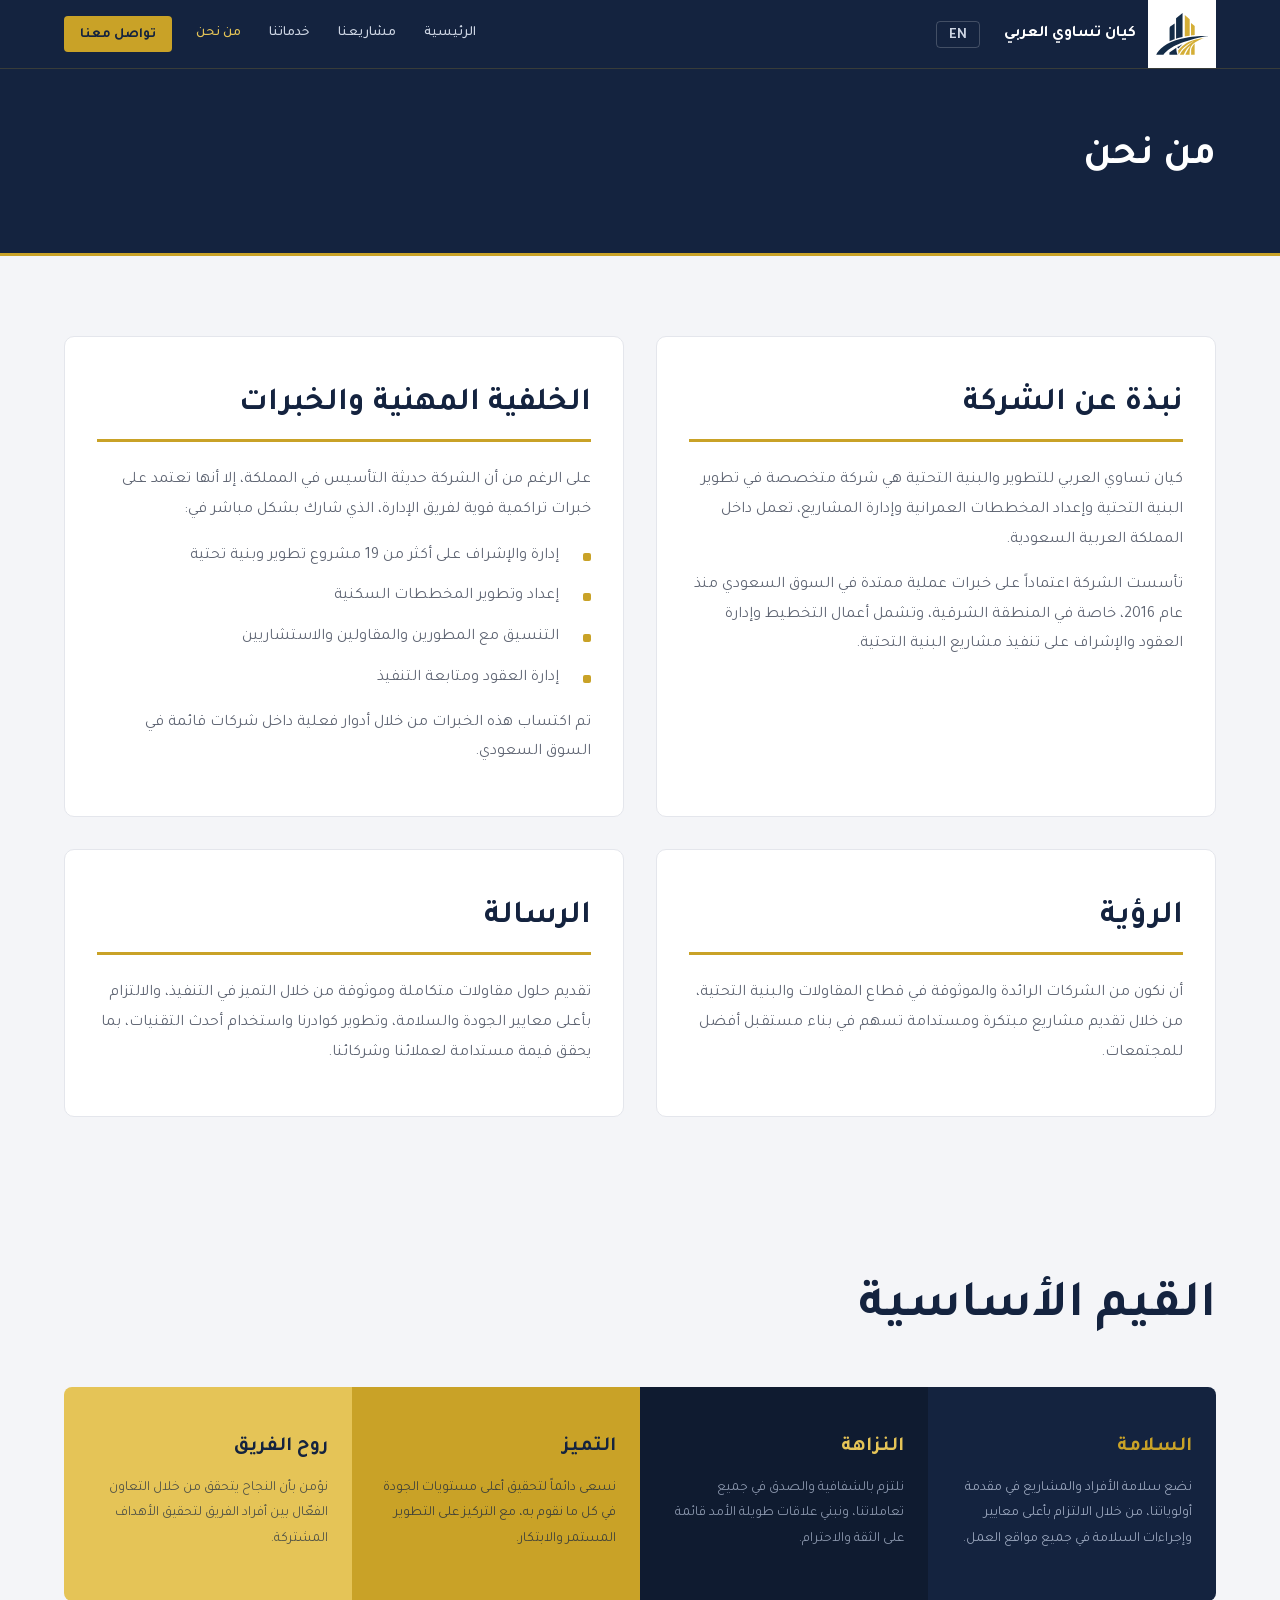
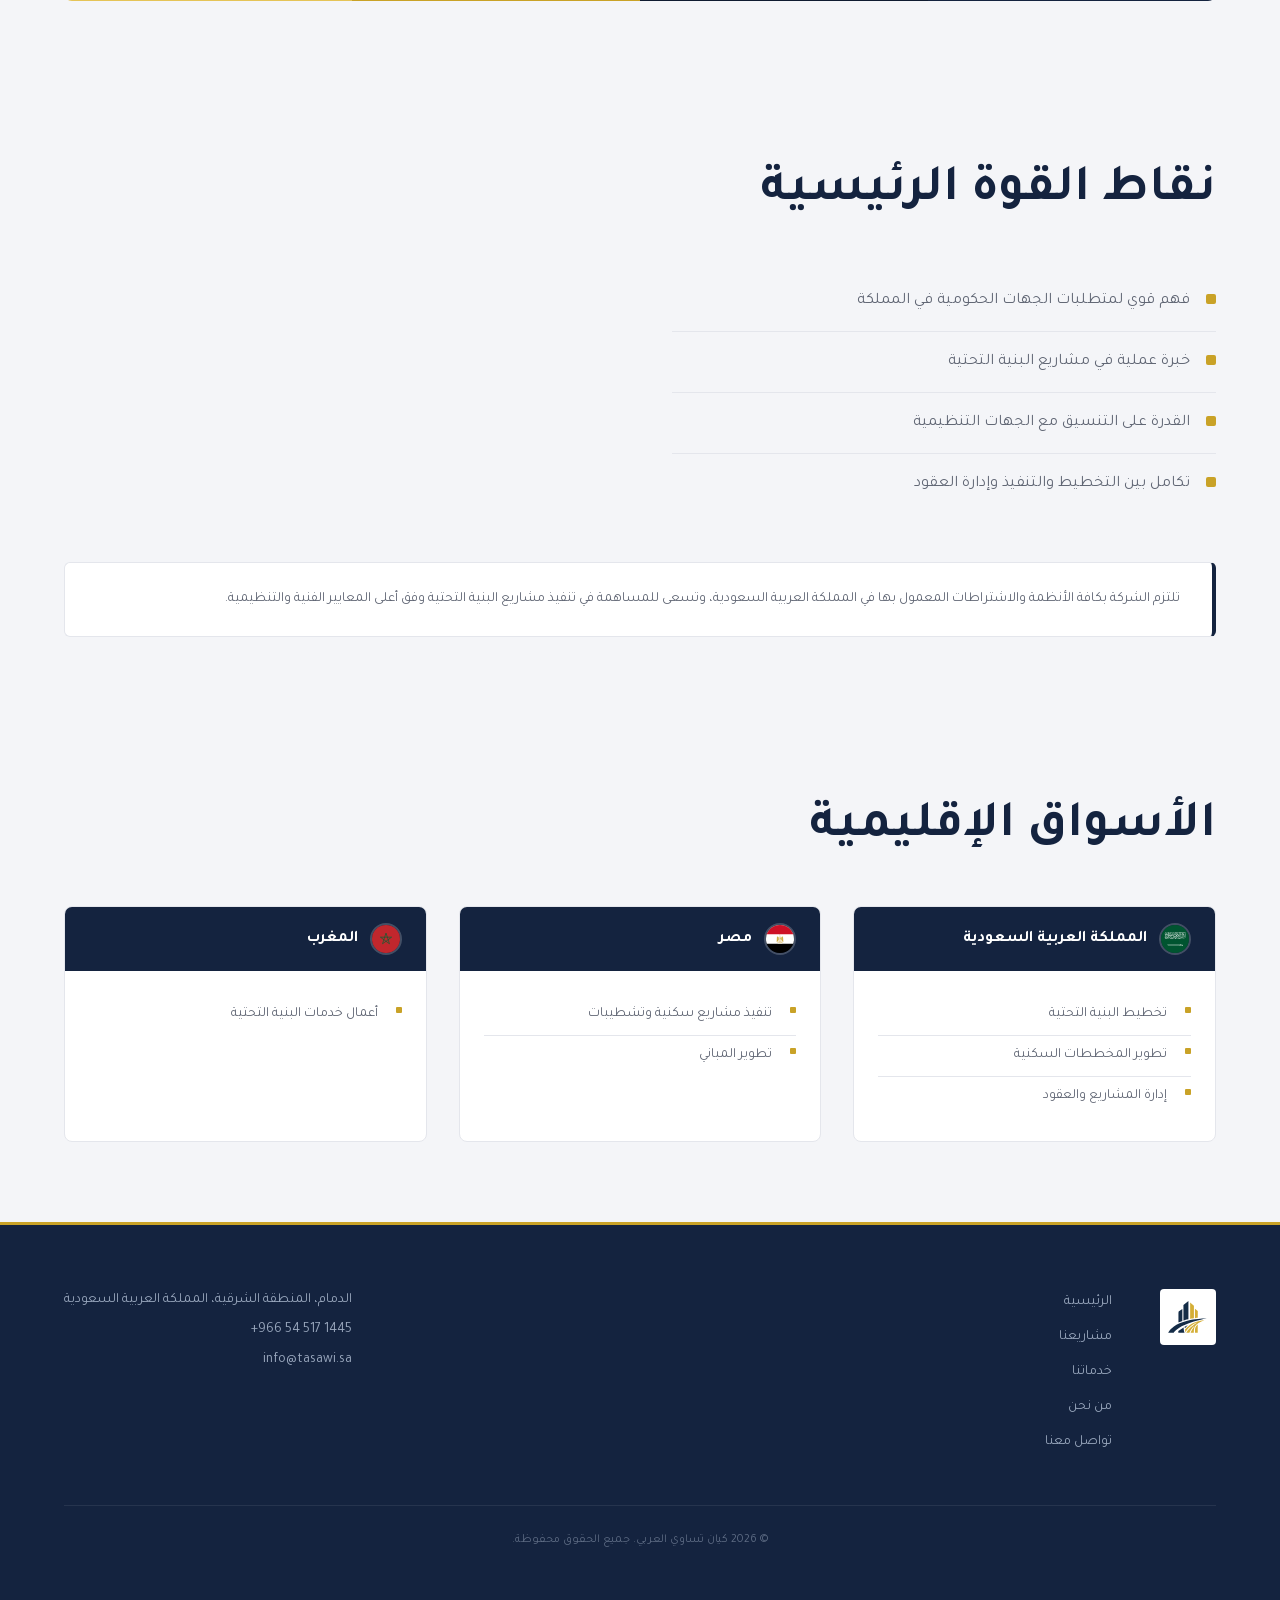
==== about.html @ ab37faf3 "update pages and styles with latest content and layout revisions" ====
<!DOCTYPE html>
<html lang="ar" dir="rtl">
<head>
  <meta charset="UTF-8">
  <meta name="viewport" content="width=device-width, initial-scale=1.0">
  <title>من نحن — كيان تساوي العربي</title>
  <meta name="description" content="تعرّف على كيان تساوي العربي — رؤيتنا ورسالتنا وقيمنا ونقاط قوتنا">
  <link rel="stylesheet" href="css/main.css">
</head>
<body>

<!-- ===== NAVBAR ===== -->
<header class="navbar" role="banner">
  <div class="container navbar__inner">

    <a href="index.html" class="navbar__brand" aria-label="كيان تساوي العربي — الرئيسية">
      <div class="navbar__brand-logo-wrap">
        <img src="images/logo-mark.svg" alt="" width="52" height="52" loading="eager" class="navbar__brand-logo">
      </div>
      <span class="navbar__brand-name">
        <span class="ar">كيان تساوي العربي</span>
        <span class="en">Kayan Tasawi Al Arabi</span>
      </span>
    </a>

    <div class="navbar__actions">
      <button id="lang-toggle" class="btn-lang" type="button" aria-label="Switch to English"><span class="btn-lang__text">EN</span></button>
    </div>

    <input type="checkbox" id="nav-toggle" class="nav-toggle__input" aria-hidden="true">
    <label for="nav-toggle" class="nav-toggle__btn" aria-label="القائمة">
      <span></span>
      <span></span>
      <span></span>
    </label>

    <nav class="navbar__nav" aria-label="القائمة الرئيسية">
      <ul class="navbar__links">
        <li><a href="index.html"><span class="ar">الرئيسية</span><span class="en">Home</span></a></li>
        <li><a href="projects.html"><span class="ar">مشاريعنا</span><span class="en">Our Projects</span></a></li>
        <li><a href="services.html"><span class="ar">خدماتنا</span><span class="en">Our Services</span></a></li>
        <li><a href="about.html" aria-current="page"><span class="ar">من نحن</span><span class="en">About Us</span></a></li>
        <li class="navbar__link-cta"><a href="contact.html"><span class="btn-cta__text ar">تواصل معنا</span><span class="btn-cta__text en">Contact Us</span></a></li>
      </ul>
    </nav>

  </div>
</header>
<!-- ===== END NAVBAR ===== -->


<!-- ===== PAGE CONTENT ===== -->
<main id="main">


  <!-- ===== PAGE HEADER ===== -->
  <section class="page-header" aria-label="عنوان الصفحة">
    <div class="container">
      <h1 class="page-header__title">
        <span class="ar">من نحن</span>
        <span class="en">About Us</span>
      </h1>
    </div>
  </section>
  <!-- ===== END PAGE HEADER ===== -->

  <!-- ===== ABOUT CARDS ===== -->
  <section class="about-cards-section" aria-label="نبذة عن الشركة">
    <div class="container">

      <div class="about-cards-grid">

        <!-- Overview -->
        <div class="about-card">
          <h2 class="about-card__heading">
            <span class="ar">نبذة عن الشركة</span>
            <span class="en">Company Overview</span>
          </h2>
          <div class="about-card__body">
            <p class="ar">كيان تساوي العربي للتطوير والبنية التحتية هي شركة متخصصة في تطوير البنية التحتية وإعداد المخططات العمرانية وإدارة المشاريع، تعمل داخل المملكة العربية السعودية.</p>
            <p class="ar">تأسست الشركة اعتماداً على خبرات عملية ممتدة في السوق السعودي منذ عام 2016، خاصة في المنطقة الشرقية، وتشمل أعمال التخطيط وإدارة العقود والإشراف على تنفيذ مشاريع البنية التحتية.</p>
            <p class="en">Kayan Tasawi Al Arabi Development &amp; Infrastructure is a specialized company in infrastructure development, master planning, and project management, operating in the Kingdom of Saudi Arabia.</p>
            <p class="en">The company is established based on extensive hands-on experience in the Saudi market since 2016, particularly in the Eastern Province, covering planning, contract management, and infrastructure project supervision.</p>
          </div>
        </div>

        <!-- Professional Background & Experience -->
        <div class="about-card">
          <h2 class="about-card__heading">
            <span class="ar">الخلفية المهنية والخبرات</span>
            <span class="en">Professional Background &amp; Experience</span>
          </h2>
          <div class="about-card__body">
            <p class="ar">على الرغم من أن الشركة حديثة التأسيس في المملكة، إلا أنها تعتمد على خبرات تراكمية قوية لفريق الإدارة، الذي شارك بشكل مباشر في:</p>
            <ul class="ar">
              <li>إدارة والإشراف على أكثر من 19 مشروع تطوير وبنية تحتية</li>
              <li>إعداد وتطوير المخططات السكنية</li>
              <li>التنسيق مع المطورين والمقاولين والاستشاريين</li>
              <li>إدارة العقود ومتابعة التنفيذ</li>
            </ul>
            <p class="ar">تم اكتساب هذه الخبرات من خلال أدوار فعلية داخل شركات قائمة في السوق السعودي.</p>
            <p class="en">Although the company is newly established in the Kingdom, it is built upon strong accumulated professional experience led by its management team. The team has been directly involved in:</p>
            <ul class="en">
              <li>Managing and supervising more than 19 development and infrastructure projects</li>
              <li>Preparing and optimizing residential masterplans</li>
              <li>Coordinating with developers, consultants, and contractors</li>
              <li>Managing contracts and execution processes</li>
            </ul>
            <p class="en">This experience was gained through active roles within established companies in the Saudi market.</p>
          </div>
        </div>

        <!-- Vision -->
        <div class="about-card">
          <h2 class="about-card__heading">
            <span class="ar">الرؤية</span>
            <span class="en">Vision</span>
          </h2>
          <div class="about-card__body">
            <p class="ar">أن نكون من الشركات الرائدة والموثوقة في قطاع المقاولات والبنية التحتية، من خلال تقديم مشاريع مبتكرة ومستدامة تسهم في بناء مستقبل أفضل للمجتمعات.</p>
            <p class="en">To be a leading and trusted name in the contracting and infrastructure sector, recognized for delivering innovative and sustainable projects that shape the future of communities.</p>
          </div>
        </div>

        <!-- Mission -->
        <div class="about-card">
          <h2 class="about-card__heading">
            <span class="ar">الرسالة</span>
            <span class="en">Mission</span>
          </h2>
          <div class="about-card__body">
            <p class="ar">تقديم حلول مقاولات متكاملة وموثوقة من خلال التميز في التنفيذ، والالتزام بأعلى معايير الجودة والسلامة، وتطوير كوادرنا واستخدام أحدث التقنيات، بما يحقق قيمة مستدامة لعملائنا وشركائنا.</p>
            <p class="en">To deliver reliable and integrated contracting solutions through excellence in execution, commitment to the highest standards of quality and safety, and continuous development of our team and technologies, ensuring sustainable value for our clients and partners.</p>
          </div>
        </div>

      </div>
    </div>
  </section>
  <!-- ===== END ABOUT CARDS ===== -->

  <!-- ===== CORE VALUES ===== -->
  <section class="values-section" aria-label="القيم الأساسية">
    <div class="container">

      <h2 class="about-heading">
        <span class="ar">القيم الأساسية</span>
        <span class="en">Core Values</span>
      </h2>

      <div class="values-grid">

        <!-- Safety — card 1: gold background, rightmost in RTL -->
        <div class="value-card">
          <p class="value-card__name ar">السلامة</p>
          <p class="value-card__name en">Safety</p>
          <p class="value-card__desc ar">نضع سلامة الأفراد والمشاريع في مقدمة أولوياتنا، من خلال الالتزام بأعلى معايير وإجراءات السلامة في جميع مواقع العمل.</p>
          <p class="value-card__desc en">We prioritize the safety of people and projects by adhering to the highest safety standards and procedures across all work sites.</p>
        </div>

        <!-- Integrity — card 2 -->
        <div class="value-card">
          <p class="value-card__name ar">النزاهة</p>
          <p class="value-card__name en">Integrity</p>
          <p class="value-card__desc ar">نلتزم بالشفافية والصدق في جميع تعاملاتنا، ونبني علاقات طويلة الأمد قائمة على الثقة والاحترام.</p>
          <p class="value-card__desc en">We are committed to transparency and honesty in all our dealings, building long-term relationships based on trust and respect.</p>
        </div>

        <!-- Excellence — card 3 -->
        <div class="value-card">
          <p class="value-card__name ar">التميز</p>
          <p class="value-card__name en">Excellence</p>
          <p class="value-card__desc ar">نسعى دائماً لتحقيق أعلى مستويات الجودة في كل ما نقوم به، مع التركيز على التطوير المستمر والابتكار.</p>
          <p class="value-card__desc en">We constantly strive for the highest levels of quality in everything we do, focusing on continuous improvement and innovation.</p>
        </div>

        <!-- Teamwork — card 4: leftmost in RTL -->
        <div class="value-card">
          <p class="value-card__name ar">روح الفريق</p>
          <p class="value-card__name en">Teamwork</p>
          <p class="value-card__desc ar">نؤمن بأن النجاح يتحقق من خلال التعاون الفعّال بين أفراد الفريق لتحقيق الأهداف المشتركة.</p>
          <p class="value-card__desc en">We believe success is achieved through effective collaboration among team members to reach common goals.</p>
        </div>

      </div>
    </div>
  </section>
  <!-- ===== END CORE VALUES ===== -->

  <!-- ===== KEY STRENGTHS + REGIONAL MARKETS ===== -->
  <section class="strengths-section" aria-label="نقاط القوة">
    <div class="container">

      <h2 class="about-heading">
        <span class="ar">نقاط القوة الرئيسية</span>
        <span class="en">Key Strengths</span>
      </h2>

      <div class="strengths-grid">
        <ul class="strengths-list ar">
          <li>فهم قوي لمتطلبات الجهات الحكومية في المملكة</li>
          <li>خبرة عملية في مشاريع البنية التحتية</li>
          <li>القدرة على التنسيق مع الجهات التنظيمية</li>
          <li>تكامل بين التخطيط والتنفيذ وإدارة العقود</li>
        </ul>
        <ul class="strengths-list en">
          <li>Strong understanding of Saudi regulatory requirements</li>
          <li>Hands-on infrastructure project experience</li>
          <li>Ability to coordinate with authorities</li>
          <li>Integrated approach combining planning, execution, and contracts</li>
        </ul>
      </div>

      <div class="compliance-note">
        <p class="ar">تلتزم الشركة بكافة الأنظمة والاشتراطات المعمول بها في المملكة العربية السعودية، وتسعى للمساهمة في تنفيذ مشاريع البنية التحتية وفق أعلى المعايير الفنية والتنظيمية.</p>
        <p class="en">The company operates in full compliance with Saudi regulations and aims to contribute to infrastructure and development projects in alignment with national standards and authority requirements.</p>
      </div>

    </div>
  </section>

  <!-- Regional Markets -->
  <section class="regional-section" aria-label="الأسواق الإقليمية">
    <div class="container">

      <h2 class="about-heading">
        <span class="ar">الأسواق الإقليمية</span>
        <span class="en">Regional Markets</span>
      </h2>

      <div class="regional-grid">

        <!-- Saudi Arabia -->
        <div class="regional-card">
          <div class="regional-card__header">
            <div class="regional-card__flag">
              <img src="images/flags/sa.svg" alt="Saudi Arabia" width="32" height="32" loading="lazy">
            </div>
            <p class="regional-card__country">
              <span class="ar">المملكة العربية السعودية</span>
              <span class="en">Saudi Arabia</span>
            </p>
          </div>
          <div class="regional-card__body">
            <ul class="regional-card__activities">
              <li>
                <span class="ar">تخطيط البنية التحتية</span>
                <span class="en">Infrastructure planning</span>
              </li>
              <li>
                <span class="ar">تطوير المخططات السكنية</span>
                <span class="en">Residential subdivision development</span>
              </li>
              <li>
                <span class="ar">إدارة المشاريع والعقود</span>
                <span class="en">Project and contract management</span>
              </li>
            </ul>
          </div>
        </div>

        <!-- Egypt -->
        <div class="regional-card">
          <div class="regional-card__header">
            <div class="regional-card__flag">
              <img src="images/flags/eg.svg" alt="Egypt" width="32" height="32" loading="lazy">
            </div>
            <p class="regional-card__country">
              <span class="ar">مصر</span>
              <span class="en">Egypt</span>
            </p>
          </div>
          <div class="regional-card__body">
            <ul class="regional-card__activities">
              <li>
                <span class="ar">تنفيذ مشاريع سكنية وتشطيبات</span>
                <span class="en">Residential construction and finishing works</span>
              </li>
              <li>
                <span class="ar">تطوير المباني</span>
                <span class="en">Building development</span>
              </li>
            </ul>
          </div>
        </div>

        <!-- Morocco -->
        <div class="regional-card">
          <div class="regional-card__header">
            <div class="regional-card__flag">
              <img src="images/flags/ma.svg" alt="Morocco" width="32" height="32" loading="lazy">
            </div>
            <p class="regional-card__country">
              <span class="ar">المغرب</span>
              <span class="en">Morocco</span>
            </p>
          </div>
          <div class="regional-card__body">
            <ul class="regional-card__activities">
              <li>
                <span class="ar">أعمال خدمات البنية التحتية</span>
                <span class="en">Infrastructure services works</span>
              </li>
            </ul>
          </div>
        </div>

      </div>
    </div>
  </section>
  <!-- ===== END KEY STRENGTHS + REGIONAL MARKETS ===== -->

</main>
<!-- ===== END PAGE CONTENT ===== -->


<!-- ===== FOOTER ===== -->
<footer class="footer" role="contentinfo">
  <div class="container footer__inner">

    <div class="footer__top">
      <a href="index.html" class="footer__logo" aria-label="كيان تساوي العربي — الرئيسية">
        <img src="images/logo-mark.svg" alt="كيان تساوي العربي" width="56" height="56" loading="lazy">
      </a>

      <nav class="footer__nav" aria-label="روابط التذييل">
        <ul>
          <li><a href="index.html"><span class="ar">الرئيسية</span><span class="en">Home</span></a></li>
          <li><a href="projects.html"><span class="ar">مشاريعنا</span><span class="en">Our Projects</span></a></li>
          <li><a href="services.html"><span class="ar">خدماتنا</span><span class="en">Our Services</span></a></li>
          <li><a href="about.html"><span class="ar">من نحن</span><span class="en">About Us</span></a></li>
          <li><a href="contact.html"><span class="btn-cta__text ar">تواصل معنا</span><span class="btn-cta__text en">Contact Us</span></a></li>
        </ul>
      </nav>

      <address class="footer__contact">
        <p>
          <span class="ar">الدمام، المنطقة الشرقية، المملكة العربية السعودية</span>
          <span class="en">Dammam, Eastern Province, Kingdom of Saudi Arabia</span>
        </p>
        <p><a href="tel:+966545171445" dir="ltr">+966 54 517 1445</a></p>
        <p><a href="mailto:info@tasawi.sa" dir="ltr">info@tasawi.sa</a></p>
      </address>
    </div>

    <div class="footer__bottom">
      <p>
        <span class="ar">© 2026 كيان تساوي العربي. جميع الحقوق محفوظة.</span>
        <span class="en">© 2026 Kayan Tasawi Al Arabi. All rights reserved.</span>
      </p>
    </div>

  </div>
</footer>
<!-- ===== END FOOTER ===== -->

<script src="js/lang.js"></script>
</body>
</html>
---- css/main.css ----
/* ===== TAJAWAL FONT FACES ===== */

/* weight 300 — arabic */
@font-face {
  font-family: 'Tajawal';
  font-style: normal;
  font-weight: 300;
  font-display: swap;
  src: url('../fonts/tajawal-300-arabic.woff2') format('woff2');
  unicode-range: U+0600-06FF, U+0750-077F, U+0870-088E, U+0890-0891, U+0897-08E1, U+08E3-08FF, U+200C-200E, U+2010-2011, U+204F, U+2E41, U+FB50-FDFF, U+FE70-FE74, U+FE76-FEFC, U+102E0-102FB, U+10E60-10E7E, U+10EC2-10EC4, U+10EFC-10EFF, U+1EE00-1EE03, U+1EE05-1EE1F, U+1EE21-1EE22, U+1EE24, U+1EE27, U+1EE29-1EE32, U+1EE34-1EE37, U+1EE39, U+1EE3B, U+1EE42, U+1EE47, U+1EE49, U+1EE4B, U+1EE4D-1EE4F, U+1EE51-1EE52, U+1EE54, U+1EE57, U+1EE59, U+1EE5B, U+1EE5D, U+1EE5F, U+1EE61-1EE62, U+1EE64, U+1EE67-1EE6A, U+1EE6C-1EE72, U+1EE74-1EE77, U+1EE79-1EE7C, U+1EE7E, U+1EE80-1EE89, U+1EE8B-1EE9B, U+1EEA1-1EEA3, U+1EEA5-1EEA9, U+1EEAB-1EEBB, U+1EEF0-1EEF1;
}

/* weight 300 — latin */
@font-face {
  font-family: 'Tajawal';
  font-style: normal;
  font-weight: 300;
  font-display: swap;
  src: url('../fonts/tajawal-300-latin.woff2') format('woff2');
  unicode-range: U+0000-00FF, U+0131, U+0152-0153, U+02BB-02BC, U+02C6, U+02DA, U+02DC, U+0304, U+0308, U+0329, U+2000-206F, U+20AC, U+2122, U+2191, U+2193, U+2212, U+2215, U+FEFF, U+FFFD;
}

/* weight 400 — arabic */
@font-face {
  font-family: 'Tajawal';
  font-style: normal;
  font-weight: 400;
  font-display: swap;
  src: url('../fonts/tajawal-400-arabic.woff2') format('woff2');
  unicode-range: U+0600-06FF, U+0750-077F, U+0870-088E, U+0890-0891, U+0897-08E1, U+08E3-08FF, U+200C-200E, U+2010-2011, U+204F, U+2E41, U+FB50-FDFF, U+FE70-FE74, U+FE76-FEFC, U+102E0-102FB, U+10E60-10E7E, U+10EC2-10EC4, U+10EFC-10EFF, U+1EE00-1EE03, U+1EE05-1EE1F, U+1EE21-1EE22, U+1EE24, U+1EE27, U+1EE29-1EE32, U+1EE34-1EE37, U+1EE39, U+1EE3B, U+1EE42, U+1EE47, U+1EE49, U+1EE4B, U+1EE4D-1EE4F, U+1EE51-1EE52, U+1EE54, U+1EE57, U+1EE59, U+1EE5B, U+1EE5D, U+1EE5F, U+1EE61-1EE62, U+1EE64, U+1EE67-1EE6A, U+1EE6C-1EE72, U+1EE74-1EE77, U+1EE79-1EE7C, U+1EE7E, U+1EE80-1EE89, U+1EE8B-1EE9B, U+1EEA1-1EEA3, U+1EEA5-1EEA9, U+1EEAB-1EEBB, U+1EEF0-1EEF1;
}

/* weight 400 — latin */
@font-face {
  font-family: 'Tajawal';
  font-style: normal;
  font-weight: 400;
  font-display: swap;
  src: url('../fonts/tajawal-400-latin.woff2') format('woff2');
  unicode-range: U+0000-00FF, U+0131, U+0152-0153, U+02BB-02BC, U+02C6, U+02DA, U+02DC, U+0304, U+0308, U+0329, U+2000-206F, U+20AC, U+2122, U+2191, U+2193, U+2212, U+2215, U+FEFF, U+FFFD;
}

/* weight 500 — arabic */
@font-face {
  font-family: 'Tajawal';
  font-style: normal;
  font-weight: 500;
  font-display: swap;
  src: url('../fonts/tajawal-500-arabic.woff2') format('woff2');
  unicode-range: U+0600-06FF, U+0750-077F, U+0870-088E, U+0890-0891, U+0897-08E1, U+08E3-08FF, U+200C-200E, U+2010-2011, U+204F, U+2E41, U+FB50-FDFF, U+FE70-FE74, U+FE76-FEFC, U+102E0-102FB, U+10E60-10E7E, U+10EC2-10EC4, U+10EFC-10EFF, U+1EE00-1EE03, U+1EE05-1EE1F, U+1EE21-1EE22, U+1EE24, U+1EE27, U+1EE29-1EE32, U+1EE34-1EE37, U+1EE39, U+1EE3B, U+1EE42, U+1EE47, U+1EE49, U+1EE4B, U+1EE4D-1EE4F, U+1EE51-1EE52, U+1EE54, U+1EE57, U+1EE59, U+1EE5B, U+1EE5D, U+1EE5F, U+1EE61-1EE62, U+1EE64, U+1EE67-1EE6A, U+1EE6C-1EE72, U+1EE74-1EE77, U+1EE79-1EE7C, U+1EE7E, U+1EE80-1EE89, U+1EE8B-1EE9B, U+1EEA1-1EEA3, U+1EEA5-1EEA9, U+1EEAB-1EEBB, U+1EEF0-1EEF1;
}

/* weight 500 — latin */
@font-face {
  font-family: 'Tajawal';
  font-style: normal;
  font-weight: 500;
  font-display: swap;
  src: url('../fonts/tajawal-500-latin.woff2') format('woff2');
  unicode-range: U+0000-00FF, U+0131, U+0152-0153, U+02BB-02BC, U+02C6, U+02DA, U+02DC, U+0304, U+0308, U+0329, U+2000-206F, U+20AC, U+2122, U+2191, U+2193, U+2212, U+2215, U+FEFF, U+FFFD;
}

/* weight 700 — arabic */
@font-face {
  font-family: 'Tajawal';
  font-style: normal;
  font-weight: 700;
  font-display: swap;
  src: url('../fonts/tajawal-700-arabic.woff2') format('woff2');
  unicode-range: U+0600-06FF, U+0750-077F, U+0870-088E, U+0890-0891, U+0897-08E1, U+08E3-08FF, U+200C-200E, U+2010-2011, U+204F, U+2E41, U+FB50-FDFF, U+FE70-FE74, U+FE76-FEFC, U+102E0-102FB, U+10E60-10E7E, U+10EC2-10EC4, U+10EFC-10EFF, U+1EE00-1EE03, U+1EE05-1EE1F, U+1EE21-1EE22, U+1EE24, U+1EE27, U+1EE29-1EE32, U+1EE34-1EE37, U+1EE39, U+1EE3B, U+1EE42, U+1EE47, U+1EE49, U+1EE4B, U+1EE4D-1EE4F, U+1EE51-1EE52, U+1EE54, U+1EE57, U+1EE59, U+1EE5B, U+1EE5D, U+1EE5F, U+1EE61-1EE62, U+1EE64, U+1EE67-1EE6A, U+1EE6C-1EE72, U+1EE74-1EE77, U+1EE79-1EE7C, U+1EE7E, U+1EE80-1EE89, U+1EE8B-1EE9B, U+1EEA1-1EEA3, U+1EEA5-1EEA9, U+1EEAB-1EEBB, U+1EEF0-1EEF1;
}

/* weight 700 — latin */
@font-face {
  font-family: 'Tajawal';
  font-style: normal;
  font-weight: 700;
  font-display: swap;
  src: url('../fonts/tajawal-700-latin.woff2') format('woff2');
  unicode-range: U+0000-00FF, U+0131, U+0152-0153, U+02BB-02BC, U+02C6, U+02DA, U+02DC, U+0304, U+0308, U+0329, U+2000-206F, U+20AC, U+2122, U+2191, U+2193, U+2212, U+2215, U+FEFF, U+FFFD;
}


/* ===== CUSTOM PROPERTIES ===== */

:root {
  /* Colors */
  --navy:      #14233F;
  --navy-deep: #0f1b30;
  --gold:      #C9A227;
  --gold-soft: #E5C457;
  --ink:       #1f2430;
  --muted:     #5f6573;
  --line:      #e4e6ec;
  --paper:     #ffffff;
  --bg:        #f4f5f8;

  /* Spacing scale */
  --space-1:  4px;
  --space-2:  8px;
  --space-3:  12px;
  --space-4:  16px;
  --space-5:  24px;
  --space-6:  32px;
  --space-7:  48px;
  --space-8:  64px;
  --space-9:  80px;
  --space-10: 96px;
  --space-12: 128px;
  --space-16: 160px;
  --space-20: 200px;

  /* Container */
  --container-max: 1200px;
  --container-pad: var(--space-5);

  /* Typography scale */
  --text-xs:   12px;
  --text-sm:   14px;
  --text-base: 16px;
  --text-md:   18px;
  --text-lg:   20px;
  --text-xl:   24px;
  --text-2xl:  32px;
  --text-3xl:  40px;
  --text-4xl:  52px;

  /* Breakpoints (reference comments — use in media queries below)
     --bp-sm:  480px
     --bp-md:  768px
     --bp-lg:  1024px
     --bp-xl:  1280px
  */

  /* Transitions */
  --ease: 0.2s ease;
}


/* ===== RESET ===== */

*,
*::before,
*::after {
  box-sizing: border-box;
  margin: 0;
  padding: 0;
}

html {
  scroll-behavior: smooth;
  -webkit-text-size-adjust: 100%;
  overflow-x: hidden;
}

body {
  font-family: 'Tajawal', sans-serif;
  font-weight: 400;
  font-size: var(--text-base);
  line-height: 1.7;
  color: var(--ink);
  background: var(--bg);
  min-height: 100vh;
  overflow-x: hidden;
}

img,
svg {
  display: block;
  max-width: 100%;
}

a {
  color: inherit;
  text-decoration: none;
}

ul,
ol {
  list-style: none;
}

button {
  font-family: inherit;
  cursor: pointer;
  border: none;
  background: none;
}

h1, h2, h3, h4, h5, h6 {
  font-family: 'Tajawal', sans-serif;
  line-height: 1.25;
  font-weight: 700;
  color: var(--ink);
}


/* ===== TYPOGRAPHY SCALE ===== */

.text-xs      { font-size: var(--text-xs); }
.text-sm      { font-size: var(--text-sm); }
.text-base    { font-size: var(--text-base); }
.text-md      { font-size: var(--text-md); }
.text-lg      { font-size: var(--text-lg); }
.text-xl      { font-size: var(--text-xl); }
.text-2xl     { font-size: var(--text-2xl); }
.text-3xl     { font-size: var(--text-3xl); }
.text-4xl     { font-size: var(--text-4xl); }

.font-300     { font-weight: 300; }
.font-400     { font-weight: 400; }
.font-500     { font-weight: 500; }
.font-700     { font-weight: 700; }

/* Eyebrow label — small gold uppercase label above section headings */
.eyebrow {
  display: block;
  font-size: var(--text-xs);
  font-weight: 700;
  color: var(--gold);
  letter-spacing: 0.08em;
  text-transform: uppercase;
  margin-bottom: var(--space-2);
}

/* Caption */
.caption {
  font-size: var(--text-sm);
  color: var(--muted);
  line-height: 1.6;
}


/* ===== LANGUAGE TOGGLE ===== */

[lang="ar"] .en { display: none; }
[lang="en"] .ar { display: none; }


/* ===== RTL / LTR DIRECTIONAL UTILITIES ===== */

[dir="rtl"] {
  text-align: right;
}

[dir="ltr"] {
  text-align: left;
}

/* Flip margin/padding helpers for direction */
[dir="rtl"] .ms-auto { margin-right: auto; margin-left: 0; }
[dir="ltr"] .ms-auto { margin-left: auto;  margin-right: 0; }

[dir="rtl"] .me-auto { margin-left: auto;  margin-right: 0; }
[dir="ltr"] .me-auto { margin-right: auto; margin-left: 0; }


/* ===== LAYOUT UTILITIES ===== */

.container {
  width: 100%;
  max-width: var(--container-max);
  margin-inline: auto;
  padding-inline: var(--container-pad);
}

/* Section vertical rhythm */
.section {
  padding-block: var(--space-9);
}

.section--sm {
  padding-block: var(--space-7);
}

@media (max-width: 767px) {
  .section {
    padding-block: var(--space-7);
  }

  .section--sm {
    padding-block: var(--space-6);
  }

  .section-header {
    margin-bottom: var(--space-6);
  }
}

/* Flex helpers */
.flex        { display: flex; }
.flex-col    { flex-direction: column; }
.flex-wrap   { flex-wrap: wrap; }
.items-center { align-items: center; }
.items-start  { align-items: flex-start; }
.justify-between { justify-content: space-between; }
.justify-center  { justify-content: center; }
.gap-1  { gap: var(--space-1); }
.gap-2  { gap: var(--space-2); }
.gap-3  { gap: var(--space-3); }
.gap-4  { gap: var(--space-4); }
.gap-5  { gap: var(--space-5); }
.gap-6  { gap: var(--space-6); }

/* Grid helpers */
.grid      { display: grid; }
.grid-cols-2 { grid-template-columns: repeat(2, 1fr); }
.grid-cols-3 { grid-template-columns: repeat(3, 1fr); }
.grid-cols-4 { grid-template-columns: repeat(4, 1fr); }

/* Color utilities */
.bg-navy      { background-color: var(--navy); }
.bg-navy-deep { background-color: var(--navy-deep); }
.bg-gold      { background-color: var(--gold); }
.bg-paper     { background-color: var(--paper); }
.bg-bg        { background-color: var(--bg); }

.text-white  { color: var(--paper); }
.text-gold   { color: var(--gold); }
.text-navy   { color: var(--navy); }
.text-muted  { color: var(--muted); }
.text-ink    { color: var(--ink); }


/* ===== ANIMATIONS ===== */

@keyframes fadeSlideUp {
  from {
    opacity: 0;
    transform: translateY(20px);
  }
  to {
    opacity: 1;
    transform: translateY(0);
  }
}

@keyframes fadeIn {
  from { opacity: 0; }
  to   { opacity: 1; }
}

.animate-fade-slide-up {
  animation: fadeSlideUp 0.6s ease both;
}

.animate-fade-in {
  animation: fadeIn 0.5s ease both;
}

.delay-1 { animation-delay: 0.1s; }
.delay-2 { animation-delay: 0.2s; }
.delay-3 { animation-delay: 0.3s; }
.delay-4 { animation-delay: 0.4s; }

@media (prefers-reduced-motion: reduce) {
  *,
  *::before,
  *::after {
    animation-duration: 0.01ms !important;
    animation-iteration-count: 1 !important;
    transition-duration: 0.01ms !important;
    scroll-behavior: auto !important;
  }
}


/* ===== NAVBAR ===== */

.navbar {
  position: sticky;
  top: 0;
  z-index: 100;
  background: var(--navy);
  border-bottom: 1px solid rgba(201, 162, 39, 0.2);
}

.navbar__inner {
  display: flex;
  align-items: center;
  gap: var(--space-5);
  min-height: 68px;
}

/* Brand: logo mark + company name */
.navbar__brand {
  flex-shrink: 0;
  display: flex;
  align-items: center;
  gap: var(--space-3);
  text-decoration: none;
}

.navbar__brand-logo-wrap {
  display: flex;
  align-items: center;
  justify-content: center;
  background: var(--paper);
  height: 68px;
  width: 68px;
  flex-shrink: 0;
  /* Extend to full navbar height by bleeding into the navbar padding */
  margin-block: -1px;
}

.navbar__brand-logo {
  display: block;
  width: 52px;
  height: 52px;
  flex-shrink: 0;
  object-fit: contain;
}

.navbar__brand-name {
  font-size: var(--text-base);
  font-weight: 700;
  color: var(--paper);
  line-height: 1.3;
  white-space: nowrap;
}

/* Nav sits at the reading-end, pushed there by margin-inline-start: auto */
.navbar__nav {
  display: flex;
  align-items: center;
  margin-inline-start: auto;
}

/* Nav links list — items flow in HTML order, direction drives visual order */
.navbar__links {
  display: flex;
  align-items: center;
  gap: var(--space-1);
  flex-direction: row;
}

.navbar__links a {
  display: block;
  padding: var(--space-2) var(--space-3);
  font-size: var(--text-sm);
  font-weight: 500;
  color: #cdd5e3;
  border-radius: 4px;
  transition: color var(--ease), background var(--ease);
  white-space: nowrap;
}

.navbar__links a:hover {
  color: var(--paper);
  background: rgba(255, 255, 255, 0.06);
}

.navbar__links a[aria-current="page"] {
  color: var(--gold-soft);
}

/* CTA nav item overrides the default link styles */
.navbar__links .navbar__link-cta {
  margin-inline-start: var(--space-2);
}

/* Lang button wrapper — sits directly beside the brand in the navbar inner */
.navbar__actions {
  display: flex;
  align-items: center;
  gap: var(--space-3);
  flex-shrink: 0;
}

/* Language toggle button */
.btn-lang {
  font-size: var(--text-sm);
  font-weight: 700;
  color: #cdd5e3;
  padding: var(--space-1) var(--space-3);
  border: 1px solid rgba(255, 255, 255, 0.2);
  border-radius: 4px;
  transition: color var(--ease), border-color var(--ease), background var(--ease);
  white-space: nowrap;
}

.btn-lang__text {
  display: block;
  transform: translateY(2px);
}

.btn-lang:hover {
  color: var(--paper);
  border-color: rgba(255, 255, 255, 0.5);
  background: rgba(255, 255, 255, 0.06);
}

/* Gold CTA button — used in nav links list and standalone */
.btn-cta,
.navbar__links .navbar__link-cta a {
  display: inline-flex;
  align-items: center;
  justify-content: center;
  height: 36px;
  padding: 0 var(--space-4);
  font-size: var(--text-sm);
  font-weight: 700;
  color: var(--navy);
  background: var(--gold);
  border-radius: 4px;
  transition: background var(--ease), color var(--ease);
  white-space: nowrap;
}

.btn-cta__text {
  transform: translateY(2px);
}

.btn-cta:hover,
.navbar__links .navbar__link-cta a:hover {
  background: var(--gold-soft);
  color: var(--navy);
}

.btn-cta[aria-current="page"],
.navbar__links .navbar__link-cta a[aria-current="page"] {
  background: var(--gold-soft);
  color: var(--navy);
}

/* Hamburger checkbox — hidden visually, controls mobile menu */
.nav-toggle__input {
  display: none;
}

.nav-toggle__btn {
  display: none;
  flex-direction: column;
  justify-content: center;
  gap: 5px;
  width: 36px;
  height: 36px;
  cursor: pointer;
  flex-shrink: 0;
  padding: 4px;
}

.nav-toggle__btn span {
  display: block;
  height: 2px;
  background: var(--paper);
  border-radius: 2px;
  transition: transform var(--ease), opacity var(--ease);
}

/* Hamburger → X animation when open */
.nav-toggle__input:checked ~ .nav-toggle__btn span:nth-child(1) {
  transform: translateY(7px) rotate(45deg);
}
.nav-toggle__input:checked ~ .nav-toggle__btn span:nth-child(2) {
  opacity: 0;
}
.nav-toggle__input:checked ~ .nav-toggle__btn span:nth-child(3) {
  transform: translateY(-7px) rotate(-45deg);
}

/* ===== NAVBAR RESPONSIVE ===== */

/* Tablet and below */
@media (max-width: 900px) {
  .navbar__brand-logo-wrap { width: 58px; height: 60px; }
  .navbar__brand-logo { width: 44px; height: 44px; }
  .navbar__brand-name { font-size: var(--text-sm); }
}

@media (max-width: 767px) {
  .nav-toggle__btn {
    display: flex;
  }

  /* Layout order: brand (1) | lang button (2) | hamburger (3 — reading-end) */
  .navbar__brand   { order: 1; }
  .navbar__actions { order: 2; }
  .nav-toggle__btn { order: 3; margin-inline-start: auto; }

  /* Mobile nav drawer — triggered by the checkbox */
  .navbar__nav {
    position: absolute;
    top: 60px;
    inset-inline: 0;
    background: var(--navy-deep);
    flex-direction: column;
    align-items: stretch;
    gap: 0;
    padding: var(--space-4) 0;
    border-top: 1px solid rgba(255, 255, 255, 0.08);
    margin-inline-start: 0;
    /* Hidden by default */
    max-height: 0;
    overflow: hidden;
    transition: max-height 0.3s ease;
    pointer-events: none;
  }

  .nav-toggle__input:checked ~ .navbar__nav {
    max-height: 400px;
    pointer-events: auto;
  }

  .navbar__links {
    flex-direction: column;
    align-items: stretch;
    gap: 0;
  }

  .navbar__links a {
    padding: var(--space-3) var(--space-5);
    border-radius: 0;
    font-size: var(--text-base);
    border-bottom: 1px solid rgba(255, 255, 255, 0.05);
  }

  .navbar__links .navbar__link-cta {
    margin-inline-start: 0;
    padding: var(--space-4) var(--space-5);
    border-top: 1px solid rgba(255, 255, 255, 0.08);
  }

  .navbar__links .navbar__link-cta a {
    display: block;
    text-align: center;
    border-radius: 4px;
    padding: var(--space-3) var(--space-5);
    border-bottom: none;
  }
}

@media (max-width: 400px) {
  .navbar__brand-logo-wrap { width: 52px; height: 56px; }
  .navbar__brand-logo { width: 40px; height: 40px; }
  .navbar__brand-name { display: none; }
}


/* ===== FOOTER ===== */

.footer {
  background: var(--navy);
  color: #cdd5e3;
  border-top: 3px solid var(--gold);
}

.footer__inner {
  padding-block: var(--space-8);
}

.footer__top {
  display: grid;
  grid-template-columns: auto 1fr auto;
  gap: var(--space-7);
  align-items: start;
  margin-bottom: var(--space-7);
}

[dir="rtl"] .footer__top { direction: rtl; }
[dir="ltr"] .footer__top { direction: ltr; }

/* Footer logo */
.footer__logo {
  display: flex;
  align-items: flex-start;
  flex-shrink: 0;
}

.footer__logo img {
  height: 56px;
  width: 56px;
  object-fit: contain;
  background: var(--paper);
  padding: 8px;
  border-radius: 4px;
  display: block;
}

/* Footer nav */
.footer__nav ul {
  display: flex;
  flex-direction: column;
  gap: var(--space-2);
}

[dir="rtl"] .footer__nav ul { align-items: flex-start; }
[dir="ltr"] .footer__nav ul { align-items: flex-start; }

.footer__nav a {
  font-size: var(--text-sm);
  color: #9aa8be;
  transition: color var(--ease);
}

.footer__nav a:hover {
  color: var(--gold-soft);
}

/* Footer contact */
.footer__contact {
  font-style: normal;
  display: flex;
  flex-direction: column;
  gap: var(--space-2);
}

.footer__contact p {
  font-size: var(--text-sm);
  color: #9aa8be;
  line-height: 1.6;
  overflow-wrap: break-word;
  word-break: break-word;
}

.footer__contact a {
  color: #9aa8be;
  transition: color var(--ease);
}

.footer__contact a:hover {
  color: var(--gold-soft);
}

/* Footer bottom bar */
.footer__bottom {
  border-top: 1px solid rgba(255, 255, 255, 0.08);
  padding-top: var(--space-5);
}

.footer__bottom p {
  font-size: var(--text-xs);
  color: #5f6d85;
  text-align: center;
}

/* ===== FOOTER RESPONSIVE ===== */

@media (max-width: 900px) {
  .footer__top {
    grid-template-columns: 1fr 1fr;
    gap: var(--space-6);
  }

  .footer__logo {
    grid-column: 1 / -1;
  }
}

@media (max-width: 480px) {
  .footer__top {
    grid-template-columns: 1fr;
    gap: var(--space-5);
  }

  .footer__logo {
    grid-column: auto;
  }
}


/* ===== HERO ===== */

.hero {
  background: var(--navy);
  overflow: hidden;
  position: relative;
}

.hero__inner {
  display: flex;
  align-items: center;
  gap: var(--space-8);
  min-height: 540px;
  padding-block: var(--space-9);
  position: relative;
}

/* Content side takes up the reading-start portion */
.hero__content {
  flex: 1 1 0;
  min-width: 0;
  animation: fadeSlideUp 0.7s ease both;
}

/* Gold pill tag */
.hero__tag {
  display: inline-block;
  background: rgba(201, 162, 39, 0.15);
  color: var(--gold-soft);
  font-size: var(--text-sm);
  font-weight: 500;
  padding: var(--space-1) var(--space-4);
  border-radius: 20px;
  border: 1px solid rgba(201, 162, 39, 0.25);
  margin-bottom: var(--space-4);
  line-height: 1.6;
}

/* Main headline */
.hero__headline {
  font-size: clamp(var(--text-2xl), 4vw, var(--text-4xl));
  font-weight: 700;
  color: var(--paper);
  line-height: 1.2;
  margin-bottom: var(--space-4);
}

/* Subheading */
.hero__sub {
  font-size: var(--text-md);
  color: #aeb8cc;
  line-height: 1.8;
  margin-bottom: var(--space-6);
  max-width: 52ch;
}

/* Buttons row */
.hero__btns {
  display: flex;
  flex-wrap: wrap;
  gap: var(--space-3);
  animation: fadeSlideUp 0.7s ease 0.15s both;
}

[dir="rtl"] .hero__btns { flex-direction: row-reverse; justify-content: flex-end; }
[dir="ltr"] .hero__btns { flex-direction: row; }

.hero__btn {
  display: inline-block;
  font-size: var(--text-sm);
  font-weight: 700;
  padding: var(--space-3) var(--space-6);
  border-radius: 4px;
  transition: background var(--ease), color var(--ease), border-color var(--ease);
  white-space: nowrap;
}

.hero__btn--primary {
  background: var(--gold);
  color: var(--navy);
}

.hero__btn--primary:hover {
  background: var(--gold-soft);
}

.hero__btn--secondary {
  background: transparent;
  color: var(--paper);
  border: 1px solid rgba(255, 255, 255, 0.35);
}

.hero__btn--secondary:hover {
  background: rgba(255, 255, 255, 0.08);
  border-color: rgba(255, 255, 255, 0.6);
}

/* Decorative art panel */
.hero__art {
  flex: 0 0 280px;
  align-self: stretch;
  background: var(--paper);
  display: flex;
  align-items: center;
  justify-content: center;
  position: relative;
  animation: fadeIn 0.9s ease 0.2s both;
  overflow: hidden;
}

/* Gold border on the reading-start side of the art panel */
[dir="rtl"] .hero__art {
  border-right: 3px solid var(--gold);
  border-left: none;
}
[dir="ltr"] .hero__art {
  border-left: 3px solid var(--gold);
  border-right: none;
}

.hero__art-logo {
  width: 100%;
  height: 100%;
  object-fit: contain;
  padding: var(--space-4);
  display: block;
}

/* ===== HERO RESPONSIVE ===== */

@media (max-width: 900px) {
  .hero__inner {
    gap: var(--space-6);
  }

  .hero__art {
    flex: 0 0 180px;
  }

  .hero__headline {
    font-size: clamp(var(--text-xl), 4vw, var(--text-3xl));
  }
}

@media (max-width: 767px) {
  .hero__inner {
    min-height: 0;
    padding-block: var(--space-8);
  }

  /* Art panel hidden on mobile */
  .hero__art {
    display: none;
  }

  .hero__content {
    flex: 1 1 100%;
  }

  .hero__sub {
    max-width: 100%;
  }

  [dir="rtl"] .hero__btns { justify-content: flex-start; }
}

@media (max-width: 400px) {
  .hero__btn {
    width: 100%;
    text-align: center;
  }

  [dir="rtl"] .hero__btns,
  [dir="ltr"] .hero__btns {
    flex-direction: column;
  }
}


/* ===== STATS BAR ===== */

.stats {
  background: var(--navy-deep);
}

.stats__grid {
  display: grid;
  grid-template-columns: repeat(4, 1fr);
}

.stats__item {
  display: flex;
  flex-direction: column;
  align-items: center;
  justify-content: center;
  text-align: center;
  padding: var(--space-6) var(--space-4);
  position: relative;
}

/* Dividers between items — on the reading-end side */
.stats__item + .stats__item::before {
  content: "";
  position: absolute;
  top: 25%;
  height: 50%;
  width: 1px;
  background: rgba(255, 255, 255, 0.1);
}

[dir="rtl"] .stats__item + .stats__item::before { right: 0; left: auto; }
[dir="ltr"] .stats__item + .stats__item::before { left: 0;  right: auto; }

.stats__number {
  display: block;
  font-size: var(--text-3xl);
  font-weight: 700;
  color: var(--gold);
  line-height: 1;
  margin-bottom: var(--space-2);
  font-variant-numeric: tabular-nums;
}

.stats__label {
  display: block;
  font-size: var(--text-sm);
  color: #8b97ad;
  font-weight: 400;
}

/* ===== STATS RESPONSIVE ===== */

@media (max-width: 767px) {
  .stats__grid {
    grid-template-columns: repeat(2, 1fr);
  }

  /* Remove divider from first item in each row */
  .stats__item:nth-child(3)::before {
    display: none;
  }

  /* Add a top border to the bottom row */
  .stats__item:nth-child(3),
  .stats__item:nth-child(4) {
    border-top: 1px solid rgba(255, 255, 255, 0.07);
  }
}

@media (max-width: 400px) {
  .stats__number {
    font-size: var(--text-2xl);
  }

  .stats__item {
    padding: var(--space-5) var(--space-3);
  }
}


/* ===== SECTION SHARED PATTERNS ===== */

.section-header {
  margin-bottom: var(--space-7);
}

[dir="rtl"] .section-header { text-align: right; }
[dir="ltr"] .section-header { text-align: left; }

.section-header h2 {
  font-size: clamp(var(--text-2xl), 3.5vw, var(--text-3xl));
  font-weight: 700;
  color: var(--navy);
  margin-top: 0;
}

.section-footer {
  margin-top: var(--space-7);
}

[dir="rtl"] .section-footer { text-align: right; }
[dir="ltr"] .section-footer { text-align: left; }

.link-more {
  display: inline-flex;
  align-items: center;
  gap: var(--space-2);
  font-size: var(--text-sm);
  font-weight: 700;
  color: var(--gold);
  transition: color var(--ease), gap var(--ease);
}

.link-more:hover {
  color: var(--navy);
  gap: var(--space-3);
}

.link-more__arrow {
  font-style: normal;
  line-height: 1;
}


/* ===== SERVICES PREVIEW ===== */

.services-preview {
  background: var(--paper);
}

.services-preview__grid {
  display: grid;
  grid-template-columns: repeat(3, 1fr);
  gap: var(--space-5);
}

.svc-card {
  background: var(--paper);
  border: 1px solid var(--line);
  border-top: 3px solid var(--gold);
  border-radius: 0 0 6px 6px;
  padding: var(--space-6) var(--space-5);
  transition: box-shadow var(--ease), transform var(--ease);
}

.svc-card:hover {
  box-shadow: 0 4px 20px rgba(20, 35, 63, 0.08);
  transform: translateY(-2px);
}

.svc-card__icon {
  width: 40px;
  height: 40px;
  color: var(--navy);
  margin-bottom: var(--space-4);
}

.svc-card__icon svg {
  width: 100%;
  height: 100%;
}

.svc-card__name {
  font-size: var(--text-md);
  font-weight: 700;
  color: var(--navy);
  margin-bottom: var(--space-3);
  line-height: 1.3;
}

.svc-card__desc {
  font-size: var(--text-sm);
  color: var(--muted);
  line-height: 1.7;
}

@media (max-width: 900px) {
  .services-preview__grid {
    grid-template-columns: repeat(2, 1fr);
  }
}

@media (max-width: 540px) {
  .services-preview__grid {
    grid-template-columns: 1fr;
  }
}


/* ===== PROJECTS PREVIEW ===== */

.projects-preview {
  background: var(--bg);
}

.projects-preview__grid {
  display: grid;
  grid-template-columns: repeat(3, 1fr);
  gap: var(--space-5);
}

/* Full-bleed image card */
.proj-card {
  display: block;
  position: relative;
  border-radius: 6px;
  overflow: hidden;
  background: var(--navy-deep);
  aspect-ratio: 3 / 2;
  text-decoration: none;
}

.proj-card__img {
  width: 100%;
  height: 100%;
  object-fit: cover;
  display: block;
  transition: transform 0.4s ease;
}

.proj-card:hover .proj-card__img {
  transform: scale(1.04);
}

/* Dark gradient overlay at the bottom */
.proj-card__overlay {
  position: absolute;
  inset: 0;
  background: linear-gradient(
    to bottom,
    transparent 35%,
    rgba(15, 27, 48, 0.55) 60%,
    rgba(15, 27, 48, 0.92) 100%
  );
  display: flex;
  flex-direction: column;
  justify-content: flex-end;
  padding: var(--space-4);
}

/* Circular flag badge — top corner on the reading-start side */
.proj-card__flag {
  position: absolute;
  top: var(--space-3);
  width: 32px;
  height: 32px;
  border-radius: 50%;
  object-fit: cover;
  border: 2px solid rgba(255, 255, 255, 0.6);
  box-shadow: 0 2px 6px rgba(0, 0, 0, 0.35);
}

[dir="rtl"] .proj-card__flag { right: var(--space-3); left: auto; }
[dir="ltr"] .proj-card__flag { left:  var(--space-3); right: auto; }

/* Project name + country label */
.proj-card__info {
  display: flex;
  flex-direction: column;
  gap: var(--space-1);
}

.proj-card__name {
  display: block;
  font-size: var(--text-base);
  font-weight: 700;
  color: var(--paper);
  line-height: 1.3;
}

.proj-card__country {
  display: block;
  font-size: var(--text-xs);
  color: var(--gold-soft);
  font-weight: 500;
}

/* ===== PROJECTS PREVIEW RESPONSIVE ===== */

@media (max-width: 900px) {
  .projects-preview__grid {
    grid-template-columns: repeat(2, 1fr);
  }

  /* Stack third card full-width on tablet */
  .proj-card:nth-child(3) {
    grid-column: 1 / -1;
    aspect-ratio: 16 / 7;
  }
}

@media (max-width: 540px) {
  .projects-preview__grid {
    grid-template-columns: 1fr;
  }

  .proj-card:nth-child(3) {
    grid-column: auto;
    aspect-ratio: 3 / 2;
  }
}


/* ===== ABOUT TEASER ===== */

.about-teaser {
  background: var(--paper);
}

.about-teaser__inner {
  max-width: 780px;
}

.about-teaser__inner .eyebrow {
  margin-bottom: var(--space-2);
}

.about-teaser__inner h2 {
  font-size: clamp(var(--text-xl), 3vw, var(--text-2xl));
  color: var(--navy);
  margin-bottom: var(--space-5);
}

.about-teaser__overview {
  font-size: var(--text-base);
  color: var(--muted);
  line-height: 1.8;
  margin-bottom: var(--space-6);
}

.about-teaser__vision {
  border-radius: 4px;
  background: var(--bg);
  padding: var(--space-4) var(--space-5);
  margin-bottom: var(--space-6);
}

[dir="rtl"] .about-teaser__vision { border-right: 3px solid var(--gold); border-left: none; }
[dir="ltr"] .about-teaser__vision { border-left:  3px solid var(--gold); border-right: none; }

.about-teaser__vision-label {
  display: block;
  font-size: var(--text-xs);
  font-weight: 700;
  color: var(--gold);
  letter-spacing: 0.08em;
  text-transform: uppercase;
  margin-bottom: var(--space-2);
}

.about-teaser__vision p {
  font-size: var(--text-sm);
  color: var(--ink);
  line-height: 1.8;
}

.about-teaser__link {
  margin-top: var(--space-2);
}


/* ===== CTA BAND ===== */

.cta-band {
  background: var(--navy-deep);
  padding-block: var(--space-9);
}

.cta-band__inner {
  display: flex;
  align-items: center;
  justify-content: space-between;
  gap: var(--space-6);
  flex-wrap: wrap;
}

[dir="rtl"] .cta-band__inner { flex-direction: row-reverse; }
[dir="ltr"] .cta-band__inner { flex-direction: row; }

.cta-band__heading {
  font-size: clamp(var(--text-xl), 3vw, var(--text-2xl));
  font-weight: 700;
  color: var(--paper);
  margin-bottom: var(--space-2);
}

.cta-band__sub {
  font-size: var(--text-base);
  color: #8b97ad;
  line-height: 1.6;
}

.cta-band__btn {
  display: inline-block;
  flex-shrink: 0;
  font-size: var(--text-base);
  font-weight: 700;
  color: var(--navy);
  background: var(--gold);
  padding: var(--space-3) var(--space-7);
  border-radius: 4px;
  transition: background var(--ease);
  white-space: nowrap;
}

.cta-band__btn:hover {
  background: var(--gold-soft);
}

/* ===== CTA BAND RESPONSIVE ===== */

@media (max-width: 767px) {
  .cta-band {
    padding-block: var(--space-7);
  }

  .cta-band__inner {
    flex-direction: column !important;
    align-items: center !important;
    text-align: center;
  }

  .cta-band__btn {
    width: 100%;
    text-align: center;
  }
}


/* ===== PAGE HEADER (inner pages) ===== */

.page-header {
  background: var(--navy);
  padding-block: var(--space-8);
  border-bottom: 3px solid var(--gold);
}

@media (max-width: 767px) {
  .page-header {
    padding-block: var(--space-6);
  }
}

.page-header__title {
  font-size: clamp(var(--text-2xl), 4vw, var(--text-3xl));
  font-weight: 700;
  color: var(--paper);
  margin-bottom: var(--space-2);
  line-height: 1.2;
}

.page-header__sub {
  font-size: var(--text-base);
  color: #8b97ad;
  line-height: 1.6;
}


/* ===== PRIMARY SERVICES (services page) ===== */

.primary-services {
  background: var(--paper);
}

/* Reuses .services-preview__grid and .svc-card — no new rules needed */
/* Override grid to allow 3 cols wrapping to 2 then 1 */
.primary-services .services-preview__grid {
  grid-template-columns: repeat(3, 1fr);
}

@media (max-width: 900px) {
  .primary-services .services-preview__grid {
    grid-template-columns: repeat(2, 1fr);
  }
}

@media (max-width: 540px) {
  .primary-services .services-preview__grid {
    grid-template-columns: 1fr;
  }
}


/* ===== EXEC SERVICES + PHOTO ROWS ===== */

.exec-services {
  background: var(--bg);
}

.exec-services .section-header {
  max-width: var(--container-max);
  margin-inline: auto;
}

/* ===== EXEC ROWS: split image + text layout ===== */
.exec-row {
  display: flex;
  width: 100%;
  min-height: 300px;
  overflow: hidden;
}

[dir="rtl"] .exec-row { flex-direction: row-reverse; }
[dir="ltr"] .exec-row { flex-direction: row-reverse; }

/* 90/10 gold+navy horizontal separator between exec rows */
/* Default (RTL): gold 90% on right, navy 10% on LEFT */
.exec-row + .exec-row {
  border-top: 6px solid transparent;
  border-image: linear-gradient(to right, var(--navy) 10%, var(--gold) 10%) 1;
}

/* LTR: gold 90% on left, navy 10% on RIGHT */
[dir="ltr"] .exec-row + .exec-row {
  border-image: linear-gradient(to left, var(--navy) 10%, var(--gold) 10%) 1;
}

/* Image column — fixed width */
.exec-row__img-col {
  flex: 0 0 45%;
  position: relative;
  overflow: hidden;
  background: var(--navy-deep);
}

.exec-row__img {
  width: 100%;
  height: 100%;
  object-fit: cover;
  display: block;
  transition: transform 0.4s ease;
}

.exec-row:hover .exec-row__img {
  transform: scale(1.03);
}

/* Text column */
.exec-row__body {
  flex: 1 1 0;
  display: flex;
  flex-direction: column;
  justify-content: center;
  padding: var(--space-7) var(--space-8);
  background: var(--paper);
}

.exec-row__name {
  font-size: var(--text-xl);
  font-weight: 700;
  color: var(--navy);
  line-height: 1.3;
  margin-bottom: var(--space-5);
}

.exec-row__desc {
  font-size: var(--text-base);
  color: var(--muted);
  line-height: 1.85;
  max-width: 56ch;
}

[dir="rtl"] .exec-row__body { text-align: right; }
[dir="ltr"] .exec-row__body { text-align: left; }

/* ===== EXEC ROWS RESPONSIVE ===== */

@media (max-width: 900px) {
  .exec-row__body {
    padding: var(--space-6) var(--space-6);
  }

  .exec-row__name {
    font-size: var(--text-lg);
  }

  .exec-row__desc {
    font-size: var(--text-sm);
  }
}

@media (max-width: 767px) {
  .exec-row {
    flex-direction: column;
    min-height: 0;
  }

  [dir="rtl"] .exec-row,
  [dir="ltr"] .exec-row {
    flex-direction: column;
  }

  .exec-row__img-col {
    flex: none;
    width: 100%;
    height: 220px;
  }

  .exec-row__body {
    padding: var(--space-6) var(--space-5);
  }

  .exec-row__name {
    font-size: var(--text-base);
    margin-bottom: var(--space-3);
  }

  .exec-row__desc {
    font-size: var(--text-sm);
    max-width: 100%;
  }
}

@media (max-width: 480px) {
  .exec-row__img-col {
    height: 180px;
  }
}

/* Projects page photo grid — 2-per-row cards with natural aspect ratio */
.photo-grid {
  display: grid;
  grid-template-columns: repeat(2, 1fr);
  gap: var(--space-5);
}

/* Horizontal separator bar between card rows — 90% gold, 10% navy */
.photo-separator {
  grid-column: 1 / -1;
  height: 6px;
  border: none;
  outline: none;
  margin: 0;
  padding: 0;
}

[dir="rtl"] .photo-separator {
  background: linear-gradient(to right, var(--navy) 10%, var(--gold) 10%);
}

[dir="ltr"] .photo-separator {
  background: linear-gradient(to right, var(--gold) 90%, var(--navy) 90%);
}

/* Individual photo card */
.photo-card {
  position: relative;
  border-radius: 4px;
  overflow: hidden;
  background: var(--navy-deep);
  aspect-ratio: 4 / 3;
}

.photo-card__img {
  width: 100%;
  height: 100%;
  object-fit: cover;
  display: block;
  transition: transform 0.4s ease;
}

.photo-card:hover .photo-card__img {
  transform: scale(1.03);
}

/* Gold vertical accent bar on the reading-start side */
.photo-card::before {
  content: "";
  position: absolute;
  top: 0;
  bottom: 0;
  width: 5px;
  background: var(--gold);
  z-index: 1;
}

[dir="rtl"] .photo-card::before { right: 0; left: auto; }
[dir="ltr"] .photo-card::before { left: 0;  right: auto; }

/* Label overlay — dark gradient, text at the bottom */
.photo-label {
  position: absolute;
  inset: 0;
  background: linear-gradient(
    to bottom,
    transparent 30%,
    rgba(15, 27, 48, 0.6) 60%,
    rgba(15, 27, 48, 0.93) 100%
  );
  display: flex;
  flex-direction: column;
  justify-content: flex-end;
  padding: var(--space-5) var(--space-6);
}

[dir="rtl"] .photo-label { text-align: right; }
[dir="ltr"] .photo-label { text-align: left; }

.photo-label__name {
  font-size: var(--text-lg);
  font-weight: 700;
  color: var(--paper);
  line-height: 1.3;
}

/* Full-width card variant — spans both columns, image at natural proportions */
.photo-card--wide {
  grid-column: 1 / -1;
  aspect-ratio: unset;
  height: auto;
}

.photo-card--wide .photo-card__img {
  width: 100%;
  height: auto;
  object-fit: unset;
}

/* ===== PHOTO GRID RESPONSIVE ===== */

@media (max-width: 600px) {
  .photo-grid {
    grid-template-columns: 1fr;
  }

  .photo-separator {
    grid-column: auto;
    margin: 0;
  }

  .photo-card {
    aspect-ratio: 4 / 3;
  }

  .photo-card--wide {
    grid-column: auto;
    aspect-ratio: 4 / 3;
    height: auto;
  }

  .photo-card--wide .photo-card__img {
    width: 100%;
    height: 100%;
    object-fit: cover;
  }

  .photo-label {
    padding: var(--space-4) var(--space-4);
  }

  .photo-label__name {
    font-size: var(--text-base);
  }
}

/* ===== PROJECTS PAGE ===== */

/* Country section heading */
.country-section {
  padding: var(--space-9) 0 var(--space-4);
}

.country-section__heading {
  display: flex;
  align-items: center;
  gap: var(--space-4);
  margin-bottom: var(--space-6);
}

.country-section__heading::after {
  content: "";
  flex: 1;
  height: 2px;
  background: var(--line);
}

[dir="rtl"] .country-section__heading::after { margin-right: var(--space-2); }
[dir="ltr"] .country-section__heading::after { margin-left: var(--space-2); }

.country-section__title {
  font-size: var(--text-2xl);
  font-weight: 700;
  color: var(--navy);
  white-space: nowrap;
}

/* Country intro text block below heading */
.country-section__intro {
  font-size: var(--text-base);
  color: var(--muted);
  line-height: 1.8;
  margin-bottom: var(--space-6);
  padding-inline-start: var(--space-3);
  border-inline-start: 3px solid var(--gold);
}

/* Circular flag badge inline with country name */
.country-flag {
  width: 44px;
  height: 44px;
  border-radius: 50%;
  object-fit: cover;
  border: 2px solid var(--line);
  display: inline-block;
  vertical-align: middle;
  margin-inline-end: var(--space-3);
}

/* ===== PROJECTS PAGE RESPONSIVE ===== */

@media (max-width: 767px) {
  .country-section {
    padding: var(--space-7) 0 var(--space-3);
  }

  .country-section__title {
    font-size: var(--text-lg);
    white-space: normal;
    gap: var(--space-2);
  }

  .country-flag {
    width: 36px;
    height: 36px;
  }
}

/* ===== ABOUT PAGE ===== */

.about-section {
  padding: var(--space-9) 0;
}

.about-section + .about-section {
  padding-top: 0;
}

/* Prose blocks — overview & background */
.about-prose {
  max-width: 80ch;
}

[dir="rtl"] .about-prose { margin-right: 0; margin-left: auto; }
[dir="ltr"] .about-prose { margin-left: 0; margin-right: auto; }

.about-prose p + p {
  margin-top: var(--space-5);
}

/* Background section sits below overview with top spacing */
.about-prose--background {
  margin-top: var(--space-8);
}

/* First paragraph inside background block needs top breathing room */
.about-prose__first {
  margin-top: var(--space-3);
}

.about-prose ul {
  margin: var(--space-4) 0 0;
  padding: 0;
  list-style: none;
}

.about-prose ul li {
  position: relative;
  padding-inline-start: var(--space-6);
  margin-bottom: var(--space-3);
  font-size: var(--text-base);
  color: var(--muted);
  line-height: 1.8;
}

.about-prose ul li::before {
  content: "";
  position: absolute;
  inset-inline-start: 0;
  top: 11px;
  width: 8px;
  height: 8px;
  background: var(--gold);
  border-radius: 2px;
}

/* Section divider label */
.about-label {
  display: inline-block;
  font-size: var(--text-xs);
  font-weight: 700;
  color: var(--gold);
  letter-spacing: 0.08em;
  text-transform: uppercase;
  margin-bottom: var(--space-3);
}

.about-heading {
  font-size: clamp(var(--text-2xl), 4vw, var(--text-4xl));
  font-weight: 700;
  color: var(--navy);
  margin-bottom: var(--space-6);
  line-height: 1.2;
}


/* Vision & Mission — plain two-block layout */
.vm-section {
  padding: var(--space-9) 0;
}

.vm-block {
  padding-bottom: var(--space-8);
  border-bottom: 1px solid var(--line);
  max-width: 80ch;
}

.vm-block:last-child {
  border-bottom: none;
  padding-bottom: 0;
  padding-top: var(--space-8);
}

.vm-block__heading {
  font-size: clamp(var(--text-2xl), 3.5vw, var(--text-3xl));
  font-weight: 700;
  color: var(--navy);
  margin-bottom: var(--space-5);
  line-height: 1.2;
}

.vm-block__text {
  font-size: var(--text-base);
  color: var(--muted);
  line-height: 1.9;
}

/* About info cards — 2-column grid */
.about-cards-section {
  padding: var(--space-9) 0;
}

.about-cards-grid {
  display: grid;
  grid-template-columns: repeat(2, 1fr);
  gap: var(--space-6);
}

.about-card {
  background: var(--paper);
  border: 1px solid var(--line);
  border-radius: 10px;
  padding: var(--space-7) var(--space-6);
  display: flex;
  flex-direction: column;
  gap: var(--space-5);
}

.about-card__heading {
  font-size: clamp(var(--text-xl), 2.5vw, var(--text-2xl));
  font-weight: 700;
  color: var(--navy);
  line-height: 1.2;
  padding-bottom: var(--space-4);
  border-bottom: 3px solid var(--gold);
  margin: 0;
}

.about-card__body {
  flex: 1;
}

.about-card__body p {
  font-size: var(--text-base);
  color: var(--muted);
  line-height: 1.85;
}

.about-card__body p + p {
  margin-top: var(--space-4);
}

.about-card__body ul {
  margin: var(--space-4) 0;
  padding: 0;
  list-style: none;
}

.about-card__body ul li {
  position: relative;
  padding-inline-start: var(--space-6);
  margin-bottom: var(--space-3);
  font-size: var(--text-base);
  color: var(--muted);
  line-height: 1.8;
}

.about-card__body ul li::before {
  content: "";
  position: absolute;
  inset-inline-start: 0;
  top: 11px;
  width: 8px;
  height: 8px;
  background: var(--gold);
  border-radius: 2px;
}

/* Core values — 4-panel horizontal row matching PDF layout */
.values-section {
  padding: var(--space-9) 0;
  background: var(--bg);
}

.values-grid {
  display: grid;
  grid-template-columns: repeat(4, 1fr);
  gap: 0;
  border-radius: 8px;
  overflow: hidden;
  margin-top: var(--space-7);
}

.value-card {
  padding: var(--space-7) var(--space-5);
}

.value-card:nth-child(1) { background: var(--navy); }
.value-card:nth-child(2) { background: var(--navy-deep); }
.value-card:nth-child(3) { background: var(--gold); }
.value-card:nth-child(4) { background: var(--gold-soft); }

.value-card__name {
  font-size: var(--text-lg);
  font-weight: 700;
  margin-bottom: var(--space-4);
  line-height: 1.25;
}

.value-card:nth-child(1) .value-card__name { color: var(--gold); }
.value-card:nth-child(2) .value-card__name { color: var(--gold-soft); }
.value-card:nth-child(3) .value-card__name { color: var(--navy); }
.value-card:nth-child(4) .value-card__name { color: var(--navy); }

.value-card__desc {
  font-size: var(--text-sm);
  line-height: 1.85;
}

.value-card:nth-child(1) .value-card__desc { color: #9aa6bd; }
.value-card:nth-child(2) .value-card__desc { color: #8b97ad; }
.value-card:nth-child(3) .value-card__desc { color: rgba(20,35,63,0.75); }
.value-card:nth-child(4) .value-card__desc { color: rgba(20,35,63,0.7); }

/* Key strengths */
.strengths-section {
  padding: var(--space-9) 0;
}

.strengths-grid {
  display: grid;
  grid-template-columns: 1fr 1fr;
  gap: var(--space-8);
  margin-top: var(--space-7);
}

.strengths-list {
  list-style: none;
  padding: 0;
  margin: 0;
}

.strengths-list li {
  display: flex;
  align-items: flex-start;
  gap: var(--space-4);
  padding: var(--space-4) 0;
  border-bottom: 1px solid var(--line);
  font-size: var(--text-base);
  color: var(--muted);
  line-height: 1.75;
}

.strengths-list li:last-child {
  border-bottom: none;
}

.strengths-list li::before {
  content: "";
  flex-shrink: 0;
  width: 10px;
  height: 10px;
  margin-top: 7px;
  background: var(--gold);
  border-radius: 2px;
}

/* Compliance note */
.compliance-note {
  margin-top: var(--space-7);
  padding: var(--space-5) var(--space-6);
  background: var(--paper);
  border: 1px solid var(--line);
  border-radius: 6px;
}

[dir="rtl"] .compliance-note { border-right: 4px solid var(--navy); }
[dir="ltr"] .compliance-note  { border-left:  4px solid var(--navy); }

.compliance-note p {
  font-size: var(--text-sm);
  color: var(--muted);
  line-height: 1.8;
  margin: 0;
}

.compliance-note p + p {
  margin-top: var(--space-3);
}

/* Regional markets */
.regional-section {
  padding: var(--space-9) 0;
  background: var(--bg);
}

.regional-grid {
  display: grid;
  grid-template-columns: repeat(3, 1fr);
  gap: var(--space-6);
  margin-top: var(--space-7);
}

.regional-card {
  background: var(--paper);
  border: 1px solid var(--line);
  border-radius: 8px;
  overflow: hidden;
}

.regional-card__header {
  background: var(--navy);
  padding: var(--space-4) var(--space-5);
  display: flex;
  align-items: center;
  gap: var(--space-3);
}

.regional-card__flag {
  width: 32px;
  height: 32px;
  border-radius: 50%;
  overflow: hidden;
  flex-shrink: 0;
  border: 2px solid rgba(255,255,255,0.2);
}

.regional-card__flag img {
  width: 100%;
  height: 100%;
  object-fit: cover;
  display: block;
}

.regional-card__country {
  font-size: var(--text-base);
  font-weight: 700;
  color: var(--paper);
}

.regional-card__body {
  padding: var(--space-5) var(--space-5);
}

.regional-card__activities {
  list-style: none;
  padding: 0;
  margin: 0;
}

.regional-card__activities li {
  position: relative;
  padding-inline-start: var(--space-5);
  padding-top: var(--space-2);
  padding-bottom: var(--space-2);
  border-bottom: 1px solid var(--line);
  font-size: var(--text-sm);
  color: var(--muted);
  line-height: 1.7;
}

.regional-card__activities li:last-child {
  border-bottom: none;
}

.regional-card__activities li::before {
  content: "";
  position: absolute;
  inset-inline-start: 0;
  top: 12px;
  width: 6px;
  height: 6px;
  background: var(--gold);
  border-radius: 1px;
}

/* ===== ABOUT PAGE RESPONSIVE ===== */

@media (max-width: 1023px) {
  .values-grid {
    grid-template-columns: repeat(2, 1fr);
  }
}

@media (max-width: 767px) {
  .about-section {
    padding: var(--space-7) 0;
  }

  .about-prose--background {
    margin-top: var(--space-6);
  }

  .about-heading {
    font-size: clamp(var(--text-xl), 6vw, var(--text-2xl));
    margin-bottom: var(--space-5);
  }

  .about-cards-section {
    padding: var(--space-7) 0;
  }

  .about-cards-grid {
    grid-template-columns: 1fr;
    gap: var(--space-4);
  }

  .about-card {
    padding: var(--space-6) var(--space-5);
  }

  .vm-section {
    padding: var(--space-7) 0;
  }

  .vm-block {
    padding-bottom: var(--space-6);
  }

  .vm-block:last-child {
    padding-top: var(--space-6);
  }

  .vm-block__heading {
    font-size: clamp(var(--text-xl), 6vw, var(--text-2xl));
    margin-bottom: var(--space-4);
  }

  .values-section {
    padding: var(--space-7) 0;
  }

  .values-grid {
    grid-template-columns: 1fr 1fr;
    border-radius: 6px;
  }

  .value-card {
    padding: var(--space-6) var(--space-4);
  }

  .value-card__name {
    font-size: var(--text-base);
  }

  .value-card__desc {
    font-size: var(--text-xs);
  }

  .strengths-section {
    padding: var(--space-7) 0;
  }

  .strengths-grid {
    grid-template-columns: 1fr;
    gap: var(--space-5);
    margin-top: var(--space-5);
  }

  .regional-section {
    padding: var(--space-7) 0;
  }

  .regional-grid {
    grid-template-columns: 1fr;
    gap: var(--space-5);
    margin-top: var(--space-5);
  }
}

@media (max-width: 400px) {
  .values-grid {
    grid-template-columns: 1fr;
  }

  .value-card {
    padding: var(--space-5) var(--space-4);
  }

  .compliance-note {
    padding: var(--space-4) var(--space-4);
  }
}


/* ===== CONTACT PAGE ===== */

.contact-section {
  padding: var(--space-9) 0 var(--space-10);
}

.contact-grid {
  display: grid;
  grid-template-columns: repeat(3, 1fr);
  gap: var(--space-6);
  margin-top: var(--space-7);
}

.contact-card {
  background: var(--paper);
  border: 1px solid var(--line);
  border-radius: 8px;
  padding: var(--space-7) var(--space-6);
  display: flex;
  flex-direction: column;
  gap: var(--space-4);
}

.contact-card__icon {
  width: 44px;
  height: 44px;
  background: var(--navy);
  border-radius: 8px;
  display: flex;
  align-items: center;
  justify-content: center;
  flex-shrink: 0;
}

.contact-card__icon svg {
  width: 22px;
  height: 22px;
  stroke: var(--gold);
  fill: none;
  stroke-width: 1.6;
  stroke-linecap: round;
  stroke-linejoin: round;
}

.contact-card__label {
  font-size: var(--text-xs);
  font-weight: 700;
  color: var(--gold);
  letter-spacing: 0.08em;
  text-transform: uppercase;
}

.contact-card__value {
  font-size: var(--text-base);
  font-weight: 500;
  color: var(--navy);
  line-height: 1.7;
  text-decoration: none;
  display: block;
  text-align: inherit;
}

a.contact-card__value:hover {
  color: var(--gold);
}

/* CTA strip below contact cards */
.contact-cta {
  margin-top: var(--space-7);
  padding: var(--space-7) var(--space-7);
  background: var(--navy-deep);
  border-radius: 8px;
  display: flex;
  align-items: center;
  justify-content: space-between;
  gap: var(--space-6);
  flex-wrap: wrap;
}

.contact-cta__text p {
  margin: 0;
}

.contact-cta__text .contact-cta__heading {
  font-size: clamp(var(--text-base), 2.5vw, var(--text-xl));
  font-weight: 700;
  color: var(--paper);
  margin-bottom: var(--space-2);
}

.contact-cta__text .contact-cta__sub {
  font-size: var(--text-sm);
  color: #8b97ad;
}

/* ===== CONTACT PAGE RESPONSIVE ===== */

@media (max-width: 900px) {
  .contact-grid {
    grid-template-columns: 1fr 1fr;
  }

  .contact-card:last-child {
    grid-column: 1 / -1;
  }
}

@media (max-width: 767px) {
  .contact-section {
    padding: var(--space-7) 0 var(--space-8);
  }

  .contact-grid {
    grid-template-columns: 1fr;
    margin-top: var(--space-6);
  }

  .contact-card:last-child {
    grid-column: auto;
  }

  .contact-card {
    padding: var(--space-6) var(--space-5);
  }

  .contact-cta {
    flex-direction: column !important;
    align-items: stretch !important;
    padding: var(--space-6) var(--space-5);
    gap: var(--space-5);
  }

  .contact-cta .cta-band__btn {
    text-align: center;
    width: 100%;
  }
}
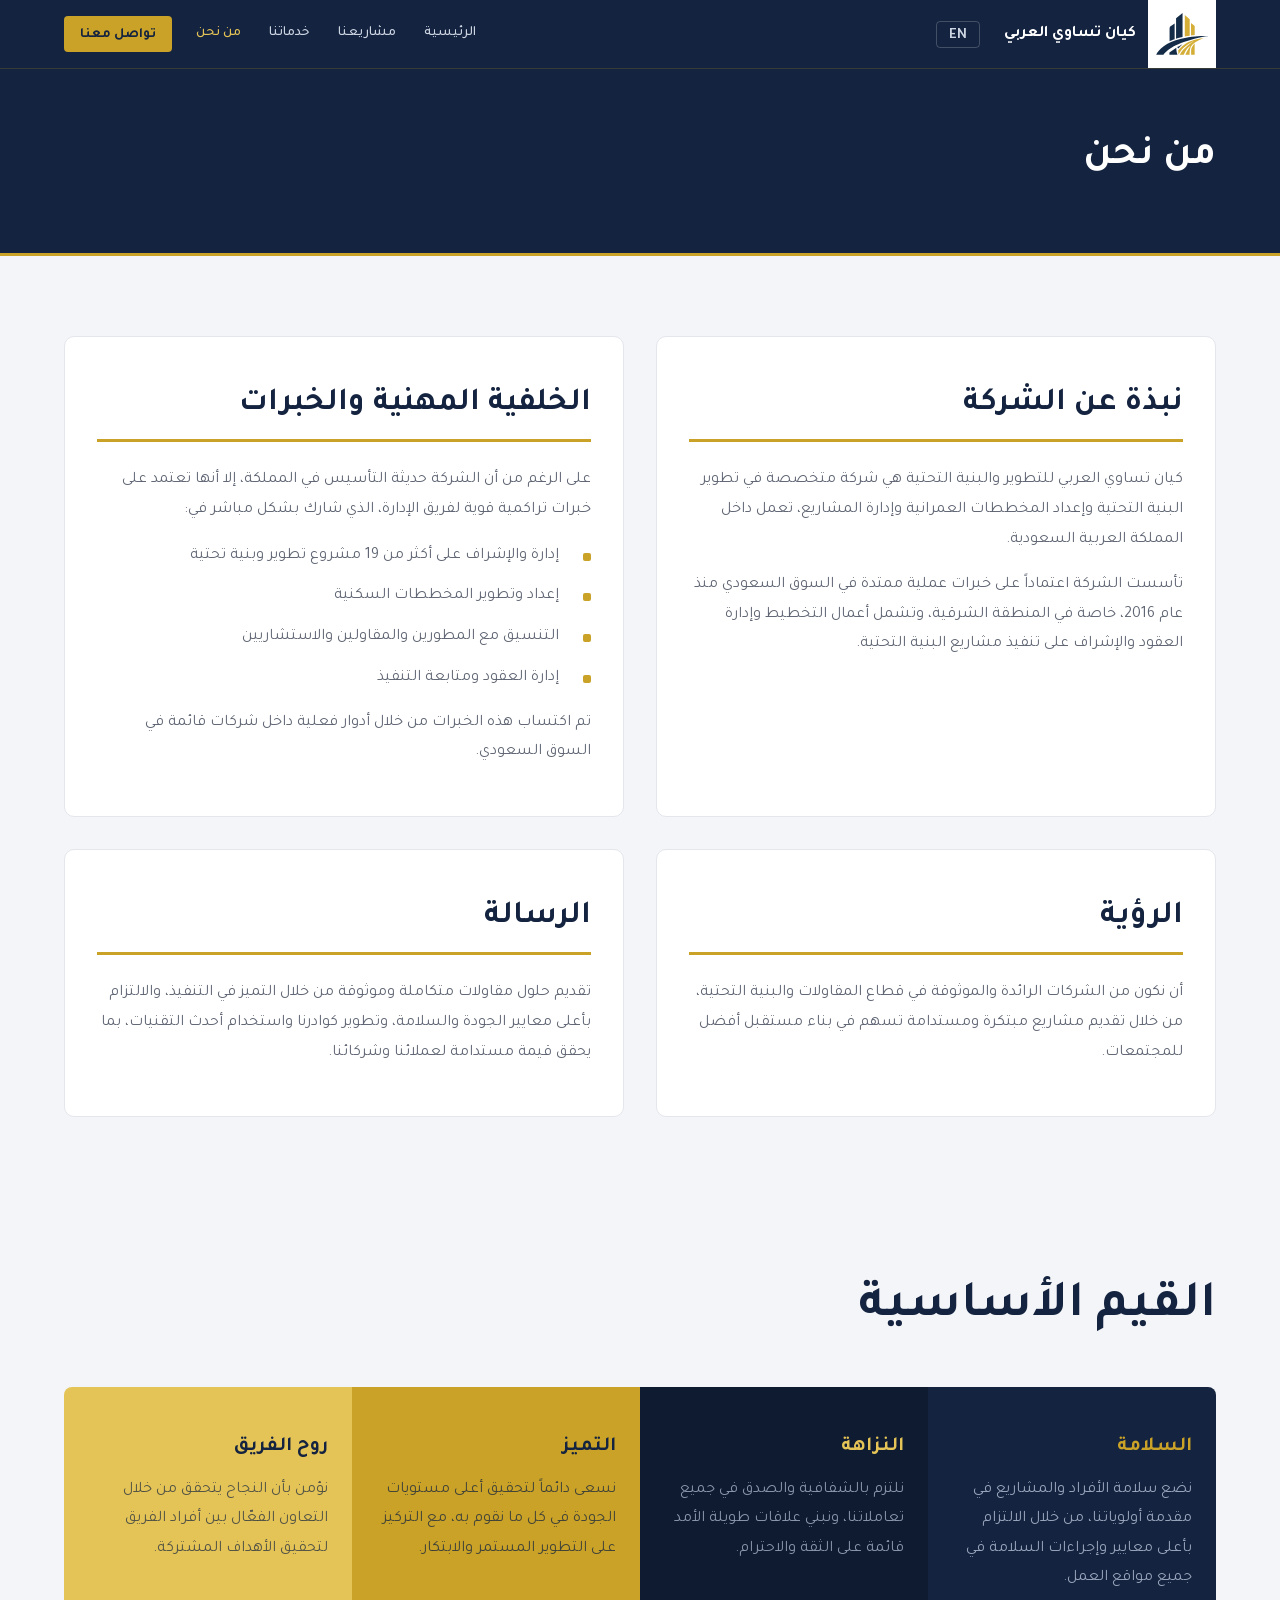
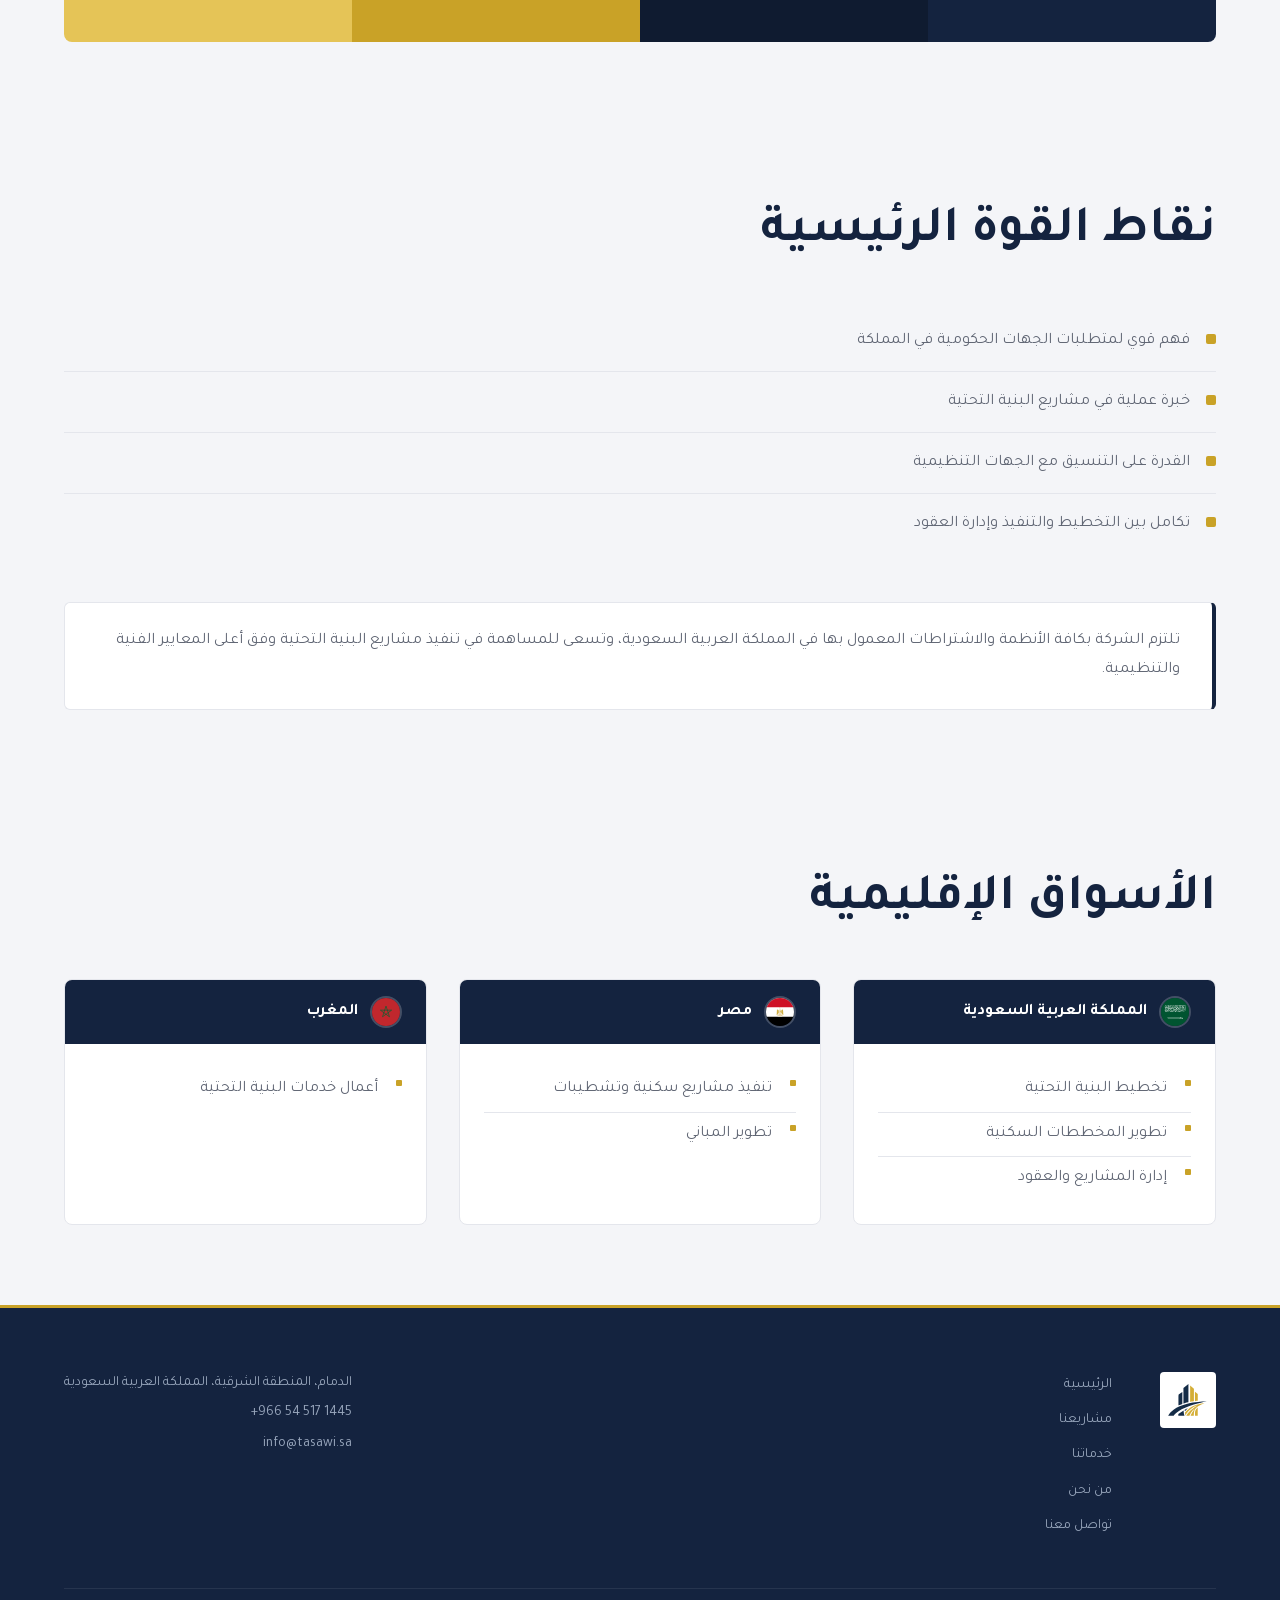
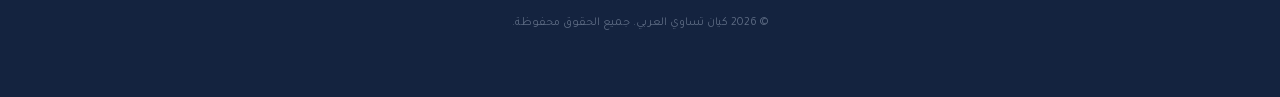
==== commit a8dfe974: "add favicon across all pages SVG favicon for modern browsers, ICO as universal fallback." ====
--- a/about.html
+++ b/about.html
@@ -5,7 +5,10 @@
   <meta name="viewport" content="width=device-width, initial-scale=1.0">
   <title>من نحن — كيان تساوي العربي</title>
   <meta name="description" content="تعرّف على كيان تساوي العربي — رؤيتنا ورسالتنا وقيمنا ونقاط قوتنا">
+  <link rel="icon" href="favicon/favicon.svg" type="image/svg+xml">
+  <link rel="icon" href="favicon/favicon.ico">
   <link rel="stylesheet" href="css/main.css">
+  <script>(function(){try{var l=localStorage.getItem('kta-lang');if(l==='en'){document.documentElement.setAttribute('lang','en');document.documentElement.setAttribute('dir','ltr');}}catch(e){}}());</script>
 </head>
 <body>
 
--- a/css/main.css
+++ b/css/main.css
@@ -150,7 +150,6 @@
 html {
   scroll-behavior: smooth;
   -webkit-text-size-adjust: 100%;
-  overflow-x: hidden;
 }
 
 body {
@@ -161,7 +160,7 @@
   color: var(--ink);
   background: var(--bg);
   min-height: 100vh;
-  overflow-x: hidden;
+  overflow-x: clip;
 }
 
 img,
@@ -195,23 +194,6 @@
 }
 
 
-/* ===== TYPOGRAPHY SCALE ===== */
-
-.text-xs      { font-size: var(--text-xs); }
-.text-sm      { font-size: var(--text-sm); }
-.text-base    { font-size: var(--text-base); }
-.text-md      { font-size: var(--text-md); }
-.text-lg      { font-size: var(--text-lg); }
-.text-xl      { font-size: var(--text-xl); }
-.text-2xl     { font-size: var(--text-2xl); }
-.text-3xl     { font-size: var(--text-3xl); }
-.text-4xl     { font-size: var(--text-4xl); }
-
-.font-300     { font-weight: 300; }
-.font-400     { font-weight: 400; }
-.font-500     { font-weight: 500; }
-.font-700     { font-weight: 700; }
-
 /* Eyebrow label — small gold uppercase label above section headings */
 .eyebrow {
   display: block;
@@ -287,39 +269,19 @@
   }
 }
 
-/* Flex helpers */
-.flex        { display: flex; }
-.flex-col    { flex-direction: column; }
-.flex-wrap   { flex-wrap: wrap; }
-.items-center { align-items: center; }
-.items-start  { align-items: flex-start; }
-.justify-between { justify-content: space-between; }
-.justify-center  { justify-content: center; }
-.gap-1  { gap: var(--space-1); }
-.gap-2  { gap: var(--space-2); }
-.gap-3  { gap: var(--space-3); }
-.gap-4  { gap: var(--space-4); }
-.gap-5  { gap: var(--space-5); }
-.gap-6  { gap: var(--space-6); }
-
-/* Grid helpers */
-.grid      { display: grid; }
-.grid-cols-2 { grid-template-columns: repeat(2, 1fr); }
-.grid-cols-3 { grid-template-columns: repeat(3, 1fr); }
-.grid-cols-4 { grid-template-columns: repeat(4, 1fr); }
-
-/* Color utilities */
-.bg-navy      { background-color: var(--navy); }
-.bg-navy-deep { background-color: var(--navy-deep); }
-.bg-gold      { background-color: var(--gold); }
-.bg-paper     { background-color: var(--paper); }
-.bg-bg        { background-color: var(--bg); }
-
-.text-white  { color: var(--paper); }
-.text-gold   { color: var(--gold); }
-.text-navy   { color: var(--navy); }
-.text-muted  { color: var(--muted); }
-.text-ink    { color: var(--ink); }
+/* ===== FOCUS STYLES ===== */
+
+/* Keyboard focus ring — visible only for keyboard navigation, not mouse clicks */
+:focus-visible {
+  outline: 2px solid var(--gold);
+  outline-offset: 3px;
+  border-radius: 2px;
+}
+
+/* Remove outline for mouse users */
+:focus:not(:focus-visible) {
+  outline: none;
+}
 
 
 /* ===== ANIMATIONS ===== */
@@ -339,19 +301,6 @@
   from { opacity: 0; }
   to   { opacity: 1; }
 }
-
-.animate-fade-slide-up {
-  animation: fadeSlideUp 0.6s ease both;
-}
-
-.animate-fade-in {
-  animation: fadeIn 0.5s ease both;
-}
-
-.delay-1 { animation-delay: 0.1s; }
-.delay-2 { animation-delay: 0.2s; }
-.delay-3 { animation-delay: 0.3s; }
-.delay-4 { animation-delay: 0.4s; }
 
 @media (prefers-reduced-motion: reduce) {
   *,
@@ -523,9 +472,17 @@
   color: var(--navy);
 }
 
-/* Hamburger checkbox — hidden visually, controls mobile menu */
+/* Hamburger checkbox — visually hidden but kept in tab order for keyboard access */
 .nav-toggle__input {
-  display: none;
+  position: absolute;
+  width: 1px;
+  height: 1px;
+  padding: 0;
+  margin: -1px;
+  overflow: hidden;
+  clip: rect(0, 0, 0, 0);
+  white-space: nowrap;
+  border: 0;
 }
 
 .nav-toggle__btn {
@@ -548,6 +505,13 @@
   transition: transform var(--ease), opacity var(--ease);
 }
 
+/* Show focus ring on the visible label when the hidden checkbox is focused */
+.nav-toggle__input:focus-visible ~ .nav-toggle__btn {
+  outline: 2px solid var(--gold);
+  outline-offset: 3px;
+  border-radius: 2px;
+}
+
 /* Hamburger → X animation when open */
 .nav-toggle__input:checked ~ .nav-toggle__btn span:nth-child(1) {
   transform: translateY(7px) rotate(45deg);
@@ -581,7 +545,7 @@
   /* Mobile nav drawer — triggered by the checkbox */
   .navbar__nav {
     position: absolute;
-    top: 60px;
+    top: 100%;
     inset-inline: 0;
     background: var(--navy-deep);
     flex-direction: column;
@@ -657,9 +621,6 @@
   margin-bottom: var(--space-7);
 }
 
-[dir="rtl"] .footer__top { direction: rtl; }
-[dir="ltr"] .footer__top { direction: ltr; }
-
 /* Footer logo */
 .footer__logo {
   display: flex;
@@ -684,8 +645,7 @@
   gap: var(--space-2);
 }
 
-[dir="rtl"] .footer__nav ul { align-items: flex-start; }
-[dir="ltr"] .footer__nav ul { align-items: flex-start; }
+.footer__nav ul { align-items: flex-start; }
 
 .footer__nav a {
   font-size: var(--text-sm);
@@ -870,13 +830,8 @@
 }
 
 /* Gold border on the reading-start side of the art panel */
-[dir="rtl"] .hero__art {
-  border-right: 3px solid var(--gold);
-  border-left: none;
-}
-[dir="ltr"] .hero__art {
-  border-left: 3px solid var(--gold);
-  border-right: none;
+.hero__art {
+  border-inline-start: 3px solid var(--gold);
 }
 
 .hero__art-logo {
@@ -922,7 +877,7 @@
     max-width: 100%;
   }
 
-  [dir="rtl"] .hero__btns { justify-content: flex-start; }
+  [dir="rtl"] .hero__btns { flex-direction: row; justify-content: flex-start; }
 }
 
 @media (max-width: 400px) {
@@ -1022,7 +977,7 @@
 /* ===== SECTION SHARED PATTERNS ===== */
 
 .section-header {
-  margin-bottom: var(--space-7);
+  margin-bottom: var(--space-8);
 }
 
 [dir="rtl"] .section-header { text-align: right; }
@@ -1033,6 +988,9 @@
   font-weight: 700;
   color: var(--navy);
   margin-top: 0;
+  display: inline-block;
+  padding-bottom: var(--space-3);
+  border-bottom: 3px solid var(--gold);
 }
 
 .section-footer {
@@ -1072,28 +1030,36 @@
 .services-preview__grid {
   display: grid;
   grid-template-columns: repeat(3, 1fr);
-  gap: var(--space-5);
+  gap: var(--space-6);
 }
 
 .svc-card {
+  background: var(--bg);
+  border: 1px solid var(--line);
+  border-top: 4px solid var(--gold);
+  border-radius: 0 0 8px 8px;
+  padding: var(--space-7) var(--space-6);
+  transition: box-shadow var(--ease), transform var(--ease), background var(--ease);
+}
+
+.svc-card:hover {
   background: var(--paper);
-  border: 1px solid var(--line);
-  border-top: 3px solid var(--gold);
-  border-radius: 0 0 6px 6px;
-  padding: var(--space-6) var(--space-5);
-  transition: box-shadow var(--ease), transform var(--ease);
-}
-
-.svc-card:hover {
-  box-shadow: 0 4px 20px rgba(20, 35, 63, 0.08);
-  transform: translateY(-2px);
+  box-shadow: 0 8px 32px rgba(20, 35, 63, 0.12);
+  transform: translateY(-4px);
 }
 
 .svc-card__icon {
-  width: 40px;
-  height: 40px;
-  color: var(--navy);
-  margin-bottom: var(--space-4);
+  width: 52px;
+  height: 52px;
+  color: var(--gold);
+  margin-bottom: var(--space-5);
+  background: rgba(201, 162, 39, 0.08);
+  border-radius: 10px;
+  display: flex;
+  align-items: center;
+  justify-content: center;
+  padding: 10px;
+  box-sizing: border-box;
 }
 
 .svc-card__icon svg {
@@ -1102,7 +1068,7 @@
 }
 
 .svc-card__name {
-  font-size: var(--text-md);
+  font-size: var(--text-lg);
   font-weight: 700;
   color: var(--navy);
   margin-bottom: var(--space-3);
@@ -1110,9 +1076,9 @@
 }
 
 .svc-card__desc {
-  font-size: var(--text-sm);
+  font-size: var(--text-base);
   color: var(--muted);
-  line-height: 1.7;
+  line-height: 1.8;
 }
 
 @media (max-width: 900px) {
@@ -1137,18 +1103,19 @@
 .projects-preview__grid {
   display: grid;
   grid-template-columns: repeat(3, 1fr);
-  gap: var(--space-5);
+  gap: var(--space-6);
 }
 
 /* Full-bleed image card */
 .proj-card {
   display: block;
   position: relative;
-  border-radius: 6px;
+  border-radius: 8px;
   overflow: hidden;
   background: var(--navy-deep);
-  aspect-ratio: 3 / 2;
+  aspect-ratio: 4 / 3;
   text-decoration: none;
+  box-shadow: 0 4px 16px rgba(15, 27, 48, 0.18);
 }
 
 .proj-card__img {
@@ -1160,7 +1127,11 @@
 }
 
 .proj-card:hover .proj-card__img {
-  transform: scale(1.04);
+  transform: scale(1.05);
+}
+
+.proj-card:hover {
+  box-shadow: 0 12px 40px rgba(15, 27, 48, 0.3);
 }
 
 /* Dark gradient overlay at the bottom */
@@ -1169,14 +1140,14 @@
   inset: 0;
   background: linear-gradient(
     to bottom,
-    transparent 35%,
-    rgba(15, 27, 48, 0.55) 60%,
-    rgba(15, 27, 48, 0.92) 100%
+    transparent 25%,
+    rgba(15, 27, 48, 0.5) 55%,
+    rgba(15, 27, 48, 0.95) 100%
   );
   display: flex;
   flex-direction: column;
   justify-content: flex-end;
-  padding: var(--space-4);
+  padding: var(--space-5);
 }
 
 /* Circular flag badge — top corner on the reading-start side */
@@ -1203,7 +1174,7 @@
 
 .proj-card__name {
   display: block;
-  font-size: var(--text-base);
+  font-size: var(--text-md);
   font-weight: 700;
   color: var(--paper);
   line-height: 1.3;
@@ -1211,9 +1182,10 @@
 
 .proj-card__country {
   display: block;
-  font-size: var(--text-xs);
+  font-size: var(--text-sm);
   color: var(--gold-soft);
-  font-weight: 500;
+  font-weight: 600;
+  letter-spacing: 0.02em;
 }
 
 /* ===== PROJECTS PREVIEW RESPONSIVE ===== */
@@ -1226,7 +1198,7 @@
   /* Stack third card full-width on tablet */
   .proj-card:nth-child(3) {
     grid-column: 1 / -1;
-    aspect-ratio: 16 / 7;
+    aspect-ratio: 16 / 6;
   }
 }
 
@@ -1276,8 +1248,7 @@
   margin-bottom: var(--space-6);
 }
 
-[dir="rtl"] .about-teaser__vision { border-right: 3px solid var(--gold); border-left: none; }
-[dir="ltr"] .about-teaser__vision { border-left:  3px solid var(--gold); border-right: none; }
+.about-teaser__vision { border-inline-start: 3px solid var(--gold); }
 
 .about-teaser__vision-label {
   display: block;
@@ -1290,7 +1261,7 @@
 }
 
 .about-teaser__vision p {
-  font-size: var(--text-sm);
+  font-size: var(--text-base);
   color: var(--ink);
   line-height: 1.8;
 }
@@ -1315,8 +1286,9 @@
   flex-wrap: wrap;
 }
 
-[dir="rtl"] .cta-band__inner { flex-direction: row-reverse; }
-[dir="ltr"] .cta-band__inner { flex-direction: row; }
+@media (min-width: 768px) {
+  [dir="rtl"] .cta-band__inner { flex-direction: row-reverse; }
+}
 
 .cta-band__heading {
   font-size: clamp(var(--text-xl), 3vw, var(--text-2xl));
@@ -1356,8 +1328,8 @@
   }
 
   .cta-band__inner {
-    flex-direction: column !important;
-    align-items: center !important;
+    flex-direction: column;
+    align-items: center;
     text-align: center;
   }
 
@@ -1403,24 +1375,6 @@
   background: var(--paper);
 }
 
-/* Reuses .services-preview__grid and .svc-card — no new rules needed */
-/* Override grid to allow 3 cols wrapping to 2 then 1 */
-.primary-services .services-preview__grid {
-  grid-template-columns: repeat(3, 1fr);
-}
-
-@media (max-width: 900px) {
-  .primary-services .services-preview__grid {
-    grid-template-columns: repeat(2, 1fr);
-  }
-}
-
-@media (max-width: 540px) {
-  .primary-services .services-preview__grid {
-    grid-template-columns: 1fr;
-  }
-}
-
 
 /* ===== EXEC SERVICES + PHOTO ROWS ===== */
 
@@ -1442,7 +1396,7 @@
 }
 
 [dir="rtl"] .exec-row { flex-direction: row-reverse; }
-[dir="ltr"] .exec-row { flex-direction: row-reverse; }
+[dir="ltr"] .exec-row { flex-direction: row; }
 
 /* 90/10 gold+navy horizontal separator between exec rows */
 /* Default (RTL): gold 90% on right, navy 10% on LEFT */
@@ -1514,10 +1468,6 @@
   .exec-row__name {
     font-size: var(--text-lg);
   }
-
-  .exec-row__desc {
-    font-size: var(--text-sm);
-  }
 }
 
 @media (max-width: 767px) {
@@ -1547,7 +1497,6 @@
   }
 
   .exec-row__desc {
-    font-size: var(--text-sm);
     max-width: 100%;
   }
 }
@@ -1654,7 +1603,7 @@
 .photo-card--wide .photo-card__img {
   width: 100%;
   height: auto;
-  object-fit: unset;
+  object-fit: fill;
 }
 
 /* ===== PHOTO GRID RESPONSIVE ===== */
@@ -1757,7 +1706,6 @@
   .country-section__title {
     font-size: var(--text-lg);
     white-space: normal;
-    gap: var(--space-2);
   }
 
   .country-flag {
@@ -1983,7 +1931,7 @@
 .value-card:nth-child(4) .value-card__name { color: var(--navy); }
 
 .value-card__desc {
-  font-size: var(--text-sm);
+  font-size: var(--text-base);
   line-height: 1.85;
 }
 
@@ -1999,7 +1947,7 @@
 
 .strengths-grid {
   display: grid;
-  grid-template-columns: 1fr 1fr;
+  grid-template-columns: 1fr;
   gap: var(--space-8);
   margin-top: var(--space-7);
 }
@@ -2044,11 +1992,10 @@
   border-radius: 6px;
 }
 
-[dir="rtl"] .compliance-note { border-right: 4px solid var(--navy); }
-[dir="ltr"] .compliance-note  { border-left:  4px solid var(--navy); }
+.compliance-note { border-inline-start: 4px solid var(--navy); }
 
 .compliance-note p {
-  font-size: var(--text-sm);
+  font-size: var(--text-base);
   color: var(--muted);
   line-height: 1.8;
   margin: 0;
@@ -2109,7 +2056,7 @@
 }
 
 .regional-card__body {
-  padding: var(--space-5) var(--space-5);
+  padding: var(--space-5);
 }
 
 .regional-card__activities {
@@ -2124,7 +2071,7 @@
   padding-top: var(--space-2);
   padding-bottom: var(--space-2);
   border-bottom: 1px solid var(--line);
-  font-size: var(--text-sm);
+  font-size: var(--text-base);
   color: var(--muted);
   line-height: 1.7;
 }
@@ -2214,7 +2161,7 @@
   }
 
   .value-card__desc {
-    font-size: var(--text-xs);
+    font-size: var(--text-sm);
   }
 
   .strengths-section {
@@ -2222,7 +2169,6 @@
   }
 
   .strengths-grid {
-    grid-template-columns: 1fr;
     gap: var(--space-5);
     margin-top: var(--space-5);
   }
@@ -2322,7 +2268,7 @@
 /* CTA strip below contact cards */
 .contact-cta {
   margin-top: var(--space-7);
-  padding: var(--space-7) var(--space-7);
+  padding: var(--space-7);
   background: var(--navy-deep);
   border-radius: 8px;
   display: flex;
@@ -2379,8 +2325,8 @@
   }
 
   .contact-cta {
-    flex-direction: column !important;
-    align-items: stretch !important;
+    flex-direction: column;
+    align-items: stretch;
     padding: var(--space-6) var(--space-5);
     gap: var(--space-5);
   }
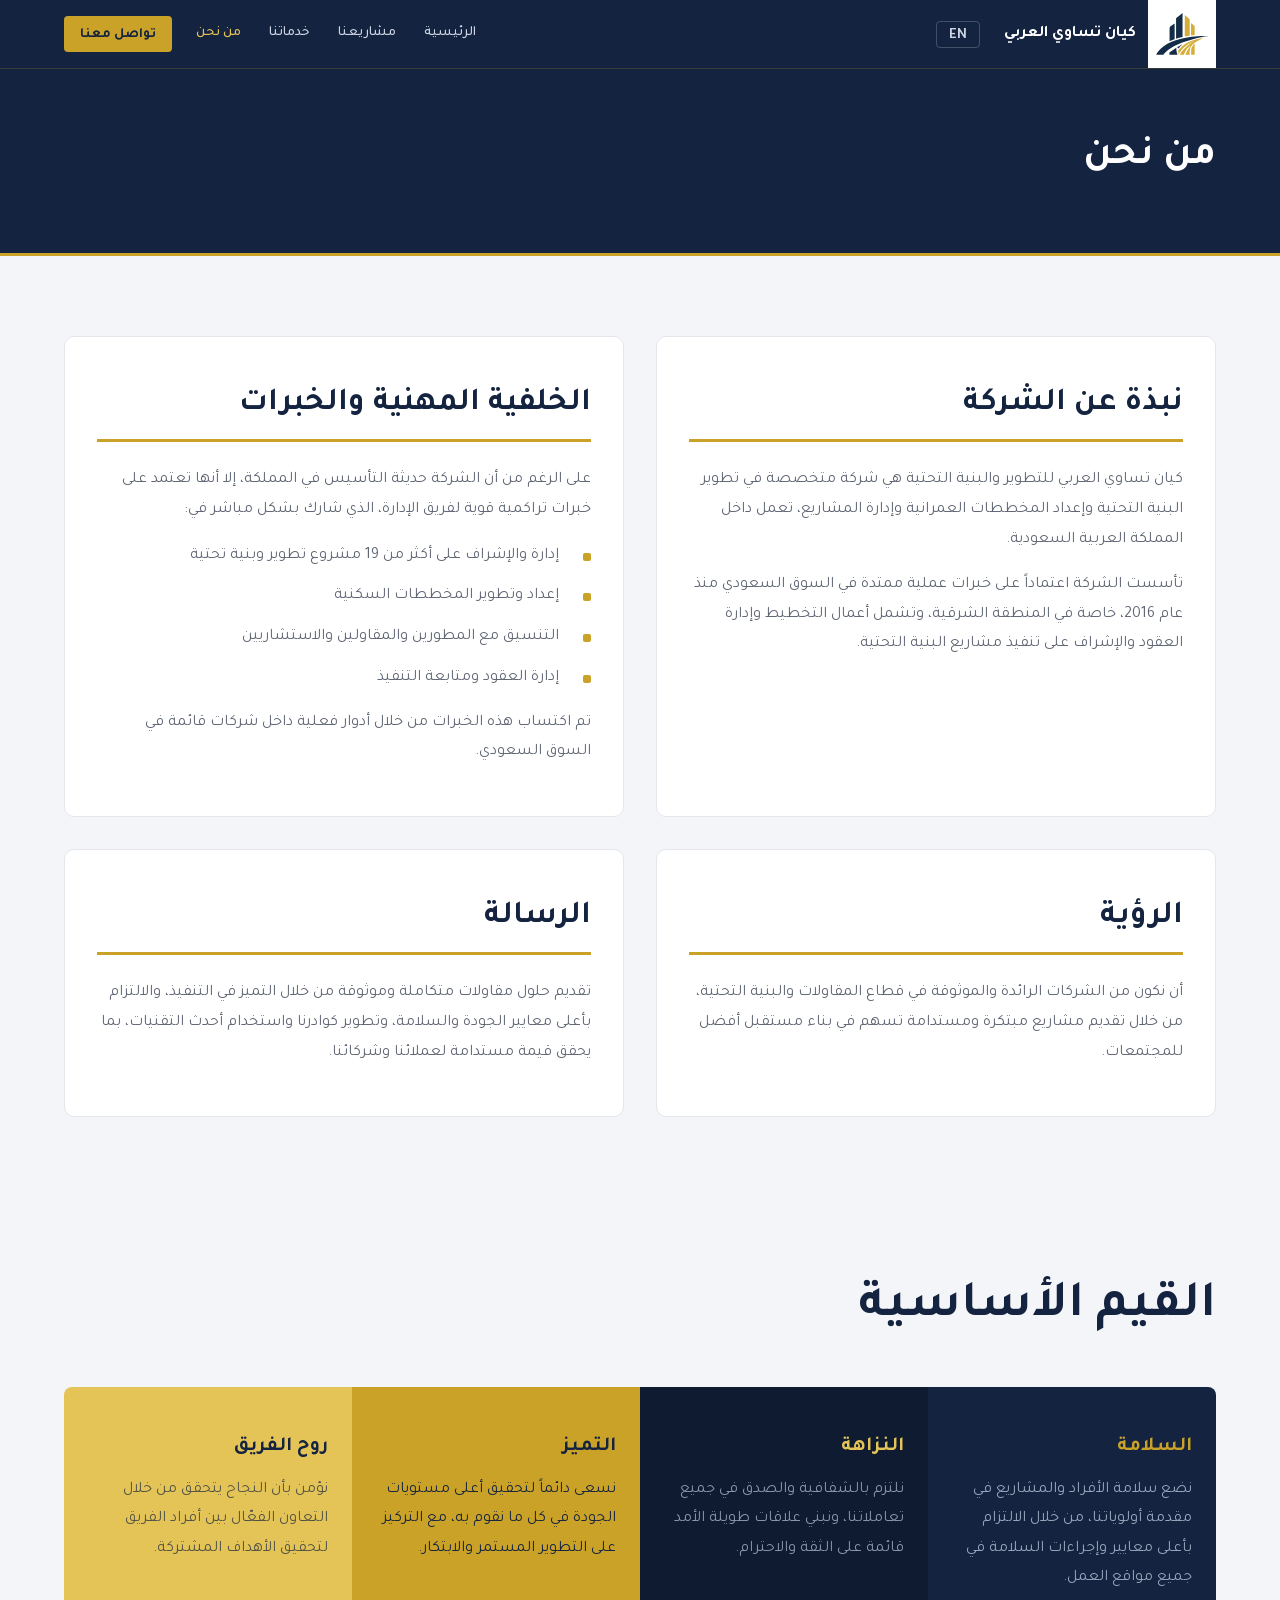
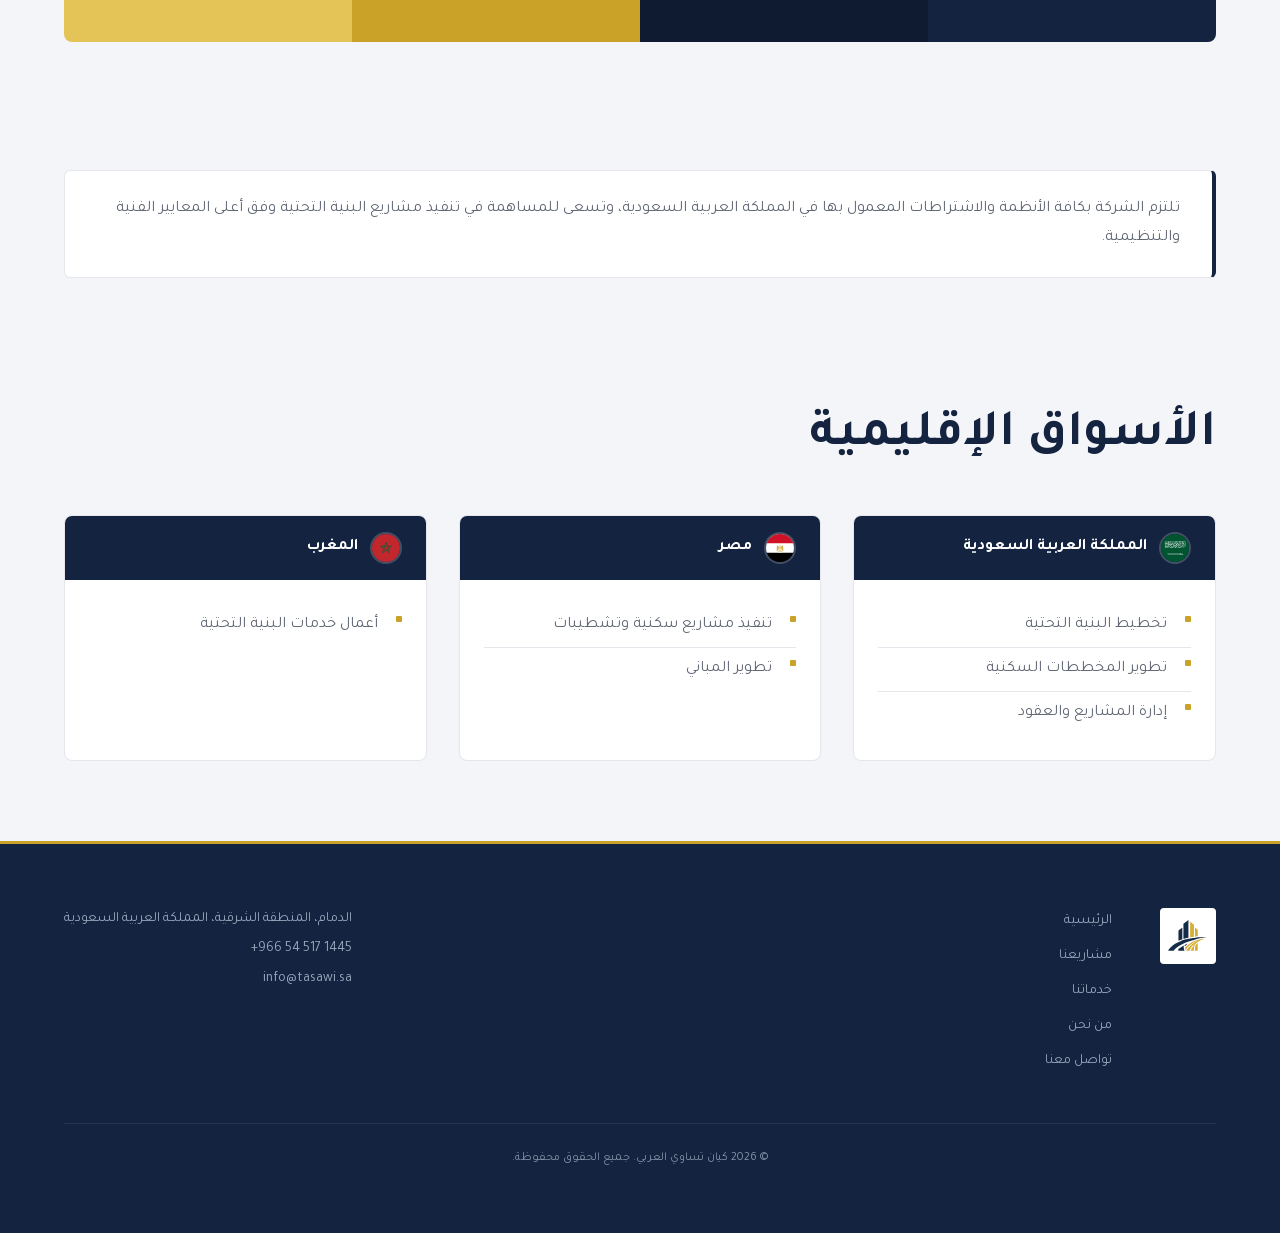
==== commit c52d016e: "remove Key Strengths section from about page, restore compliance note" ====
--- a/about.html
+++ b/about.html
@@ -5,7 +5,23 @@
   <meta name="viewport" content="width=device-width, initial-scale=1.0">
   <title>من نحن — كيان تساوي العربي</title>
   <meta name="description" content="تعرّف على كيان تساوي العربي — رؤيتنا ورسالتنا وقيمنا ونقاط قوتنا">
+  <!-- Open Graph -->
+  <meta property="og:type" content="website">
+  <meta property="og:site_name" content="كيان تساوي العربي">
+  <meta property="og:url" content="https://kayantasawialarabi.com/about.html">
+  <meta property="og:title" content="من نحن — كيان تساوي العربي">
+  <meta property="og:description" content="تعرّف على كيان تساوي العربي — رؤيتنا ورسالتنا وقيمنا ونقاط قوتنا">
+  <meta property="og:image" content="https://kayantasawialarabi.com/images/logo.png">
+  <meta property="og:image:width" content="1200">
+  <meta property="og:image:height" content="630">
+  <meta property="og:locale" content="ar_SA">
+  <!-- Twitter Card -->
+  <meta name="twitter:card" content="summary_large_image">
+  <meta name="twitter:title" content="من نحن — كيان تساوي العربي">
+  <meta name="twitter:description" content="تعرّف على كيان تساوي العربي — رؤيتنا ورسالتنا وقيمنا ونقاط قوتنا">
+  <meta name="twitter:image" content="https://kayantasawialarabi.com/images/logo.png">
   <link rel="icon" href="favicon/favicon.svg" type="image/svg+xml">
+  <link rel="apple-touch-icon" href="favicon/apple-touch-icon.png">
   <link rel="icon" href="favicon/favicon.ico">
   <link rel="stylesheet" href="css/main.css">
   <script>(function(){try{var l=localStorage.getItem('kta-lang');if(l==='en'){document.documentElement.setAttribute('lang','en');document.documentElement.setAttribute('dir','ltr');}}catch(e){}}());</script>
@@ -30,7 +46,7 @@
       <button id="lang-toggle" class="btn-lang" type="button" aria-label="Switch to English"><span class="btn-lang__text">EN</span></button>
     </div>
 
-    <input type="checkbox" id="nav-toggle" class="nav-toggle__input" aria-hidden="true">
+    <input type="checkbox" id="nav-toggle" class="nav-toggle__input" aria-label="القائمة">
     <label for="nav-toggle" class="nav-toggle__btn" aria-label="القائمة">
       <span></span>
       <span></span>
@@ -190,35 +206,13 @@
   </section>
   <!-- ===== END CORE VALUES ===== -->
 
-  <!-- ===== KEY STRENGTHS + REGIONAL MARKETS ===== -->
-  <section class="strengths-section" aria-label="نقاط القوة">
-    <div class="container">
-
-      <h2 class="about-heading">
-        <span class="ar">نقاط القوة الرئيسية</span>
-        <span class="en">Key Strengths</span>
-      </h2>
-
-      <div class="strengths-grid">
-        <ul class="strengths-list ar">
-          <li>فهم قوي لمتطلبات الجهات الحكومية في المملكة</li>
-          <li>خبرة عملية في مشاريع البنية التحتية</li>
-          <li>القدرة على التنسيق مع الجهات التنظيمية</li>
-          <li>تكامل بين التخطيط والتنفيذ وإدارة العقود</li>
-        </ul>
-        <ul class="strengths-list en">
-          <li>Strong understanding of Saudi regulatory requirements</li>
-          <li>Hands-on infrastructure project experience</li>
-          <li>Ability to coordinate with authorities</li>
-          <li>Integrated approach combining planning, execution, and contracts</li>
-        </ul>
-      </div>
-
+  <!-- Compliance note -->
+  <section class="compliance-section" aria-label="الالتزام التنظيمي">
+    <div class="container">
       <div class="compliance-note">
         <p class="ar">تلتزم الشركة بكافة الأنظمة والاشتراطات المعمول بها في المملكة العربية السعودية، وتسعى للمساهمة في تنفيذ مشاريع البنية التحتية وفق أعلى المعايير الفنية والتنظيمية.</p>
         <p class="en">The company operates in full compliance with Saudi regulations and aims to contribute to infrastructure and development projects in alignment with national standards and authority requirements.</p>
       </div>
-
     </div>
   </section>
 
--- a/css/main.css
+++ b/css/main.css
@@ -85,15 +85,16 @@
 
 :root {
   /* Colors */
-  --navy:      #14233F;
-  --navy-deep: #0f1b30;
-  --gold:      #C9A227;
-  --gold-soft: #E5C457;
-  --ink:       #1f2430;
-  --muted:     #5f6573;
-  --line:      #e4e6ec;
-  --paper:     #ffffff;
-  --bg:        #f4f5f8;
+  --navy:         #14233F;
+  --navy-deep:    #0f1b30;
+  --gold:         #C9A227;
+  --gold-soft:    #E5C457;
+  --gold-on-light: #8a6d00; /* gold darkened for text on light backgrounds — passes WCAG AA */
+  --ink:          #1f2430;
+  --muted:        #5f6573;
+  --line:         #e4e6ec;
+  --paper:        #ffffff;
+  --bg:           #f4f5f8;
 
   /* Spacing scale */
   --space-1:  4px;
@@ -199,7 +200,7 @@
   display: block;
   font-size: var(--text-xs);
   font-weight: 700;
-  color: var(--gold);
+  color: var(--gold-on-light);
   letter-spacing: 0.08em;
   text-transform: uppercase;
   margin-bottom: var(--space-2);
@@ -690,7 +691,7 @@
 
 .footer__bottom p {
   font-size: var(--text-xs);
-  color: #5f6d85;
+  color: #8b97ad;
   text-align: center;
 }
 
@@ -1006,7 +1007,7 @@
   gap: var(--space-2);
   font-size: var(--text-sm);
   font-weight: 700;
-  color: var(--gold);
+  color: var(--gold-on-light);
   transition: color var(--ease), gap var(--ease);
 }
 
@@ -1254,7 +1255,7 @@
   display: block;
   font-size: var(--text-xs);
   font-weight: 700;
-  color: var(--gold);
+  color: var(--gold-on-light);
   letter-spacing: 0.08em;
   text-transform: uppercase;
   margin-bottom: var(--space-2);
@@ -1937,62 +1938,22 @@
 
 .value-card:nth-child(1) .value-card__desc { color: #9aa6bd; }
 .value-card:nth-child(2) .value-card__desc { color: #8b97ad; }
-.value-card:nth-child(3) .value-card__desc { color: rgba(20,35,63,0.75); }
+.value-card:nth-child(3) .value-card__desc { color: var(--navy); }
 .value-card:nth-child(4) .value-card__desc { color: rgba(20,35,63,0.7); }
 
-/* Key strengths */
-.strengths-section {
-  padding: var(--space-9) 0;
-}
-
-.strengths-grid {
-  display: grid;
-  grid-template-columns: 1fr;
-  gap: var(--space-8);
-  margin-top: var(--space-7);
-}
-
-.strengths-list {
-  list-style: none;
-  padding: 0;
-  margin: 0;
-}
-
-.strengths-list li {
-  display: flex;
-  align-items: flex-start;
-  gap: var(--space-4);
-  padding: var(--space-4) 0;
-  border-bottom: 1px solid var(--line);
-  font-size: var(--text-base);
-  color: var(--muted);
-  line-height: 1.75;
-}
-
-.strengths-list li:last-child {
-  border-bottom: none;
-}
-
-.strengths-list li::before {
-  content: "";
-  flex-shrink: 0;
-  width: 10px;
-  height: 10px;
-  margin-top: 7px;
-  background: var(--gold);
-  border-radius: 2px;
-}
 
 /* Compliance note */
+.compliance-section {
+  padding: var(--space-7) 0;
+}
+
 .compliance-note {
-  margin-top: var(--space-7);
   padding: var(--space-5) var(--space-6);
   background: var(--paper);
   border: 1px solid var(--line);
   border-radius: 6px;
-}
-
-.compliance-note { border-inline-start: 4px solid var(--navy); }
+  border-inline-start: 4px solid var(--navy);
+}
 
 .compliance-note p {
   font-size: var(--text-base);
@@ -2164,15 +2125,6 @@
     font-size: var(--text-sm);
   }
 
-  .strengths-section {
-    padding: var(--space-7) 0;
-  }
-
-  .strengths-grid {
-    gap: var(--space-5);
-    margin-top: var(--space-5);
-  }
-
   .regional-section {
     padding: var(--space-7) 0;
   }
@@ -2246,7 +2198,7 @@
 .contact-card__label {
   font-size: var(--text-xs);
   font-weight: 700;
-  color: var(--gold);
+  color: var(--gold-on-light);
   letter-spacing: 0.08em;
   text-transform: uppercase;
 }
@@ -2262,7 +2214,7 @@
 }
 
 a.contact-card__value:hover {
-  color: var(--gold);
+  color: var(--gold-on-light);
 }
 
 /* CTA strip below contact cards */
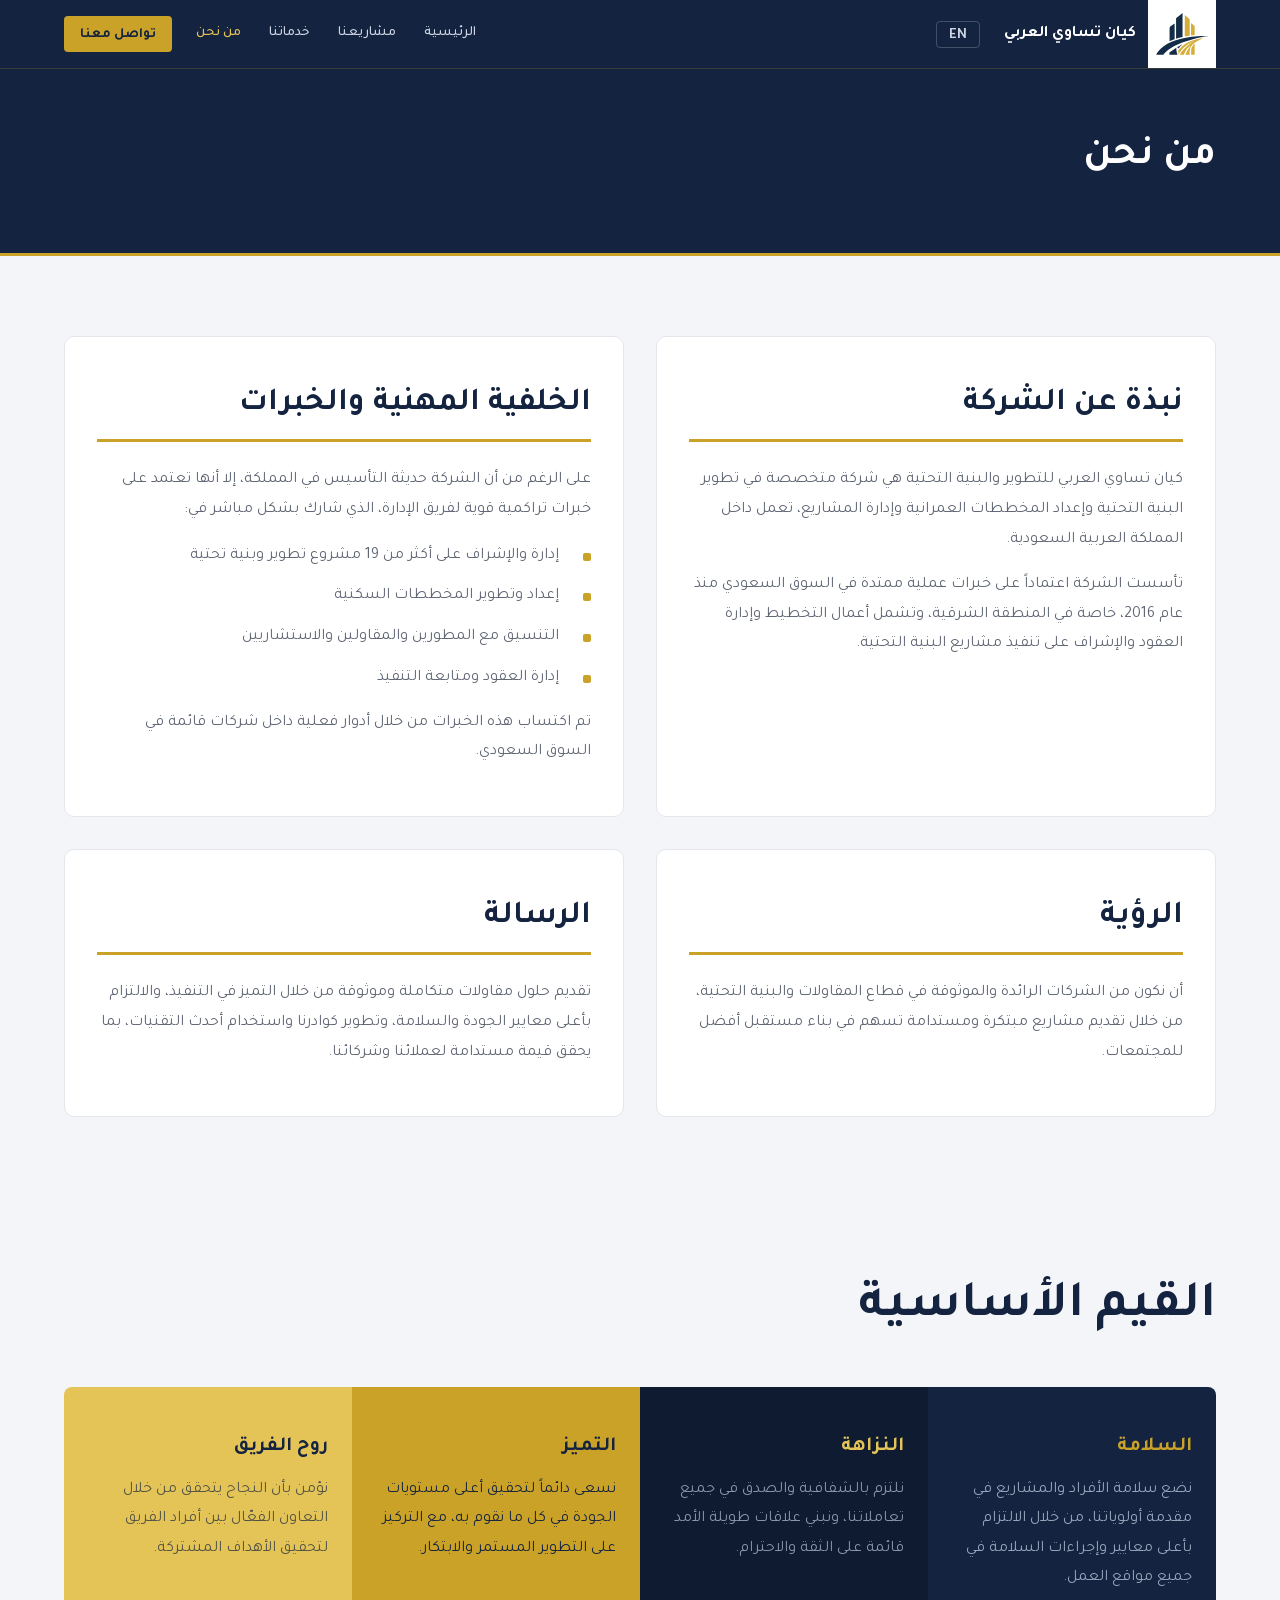
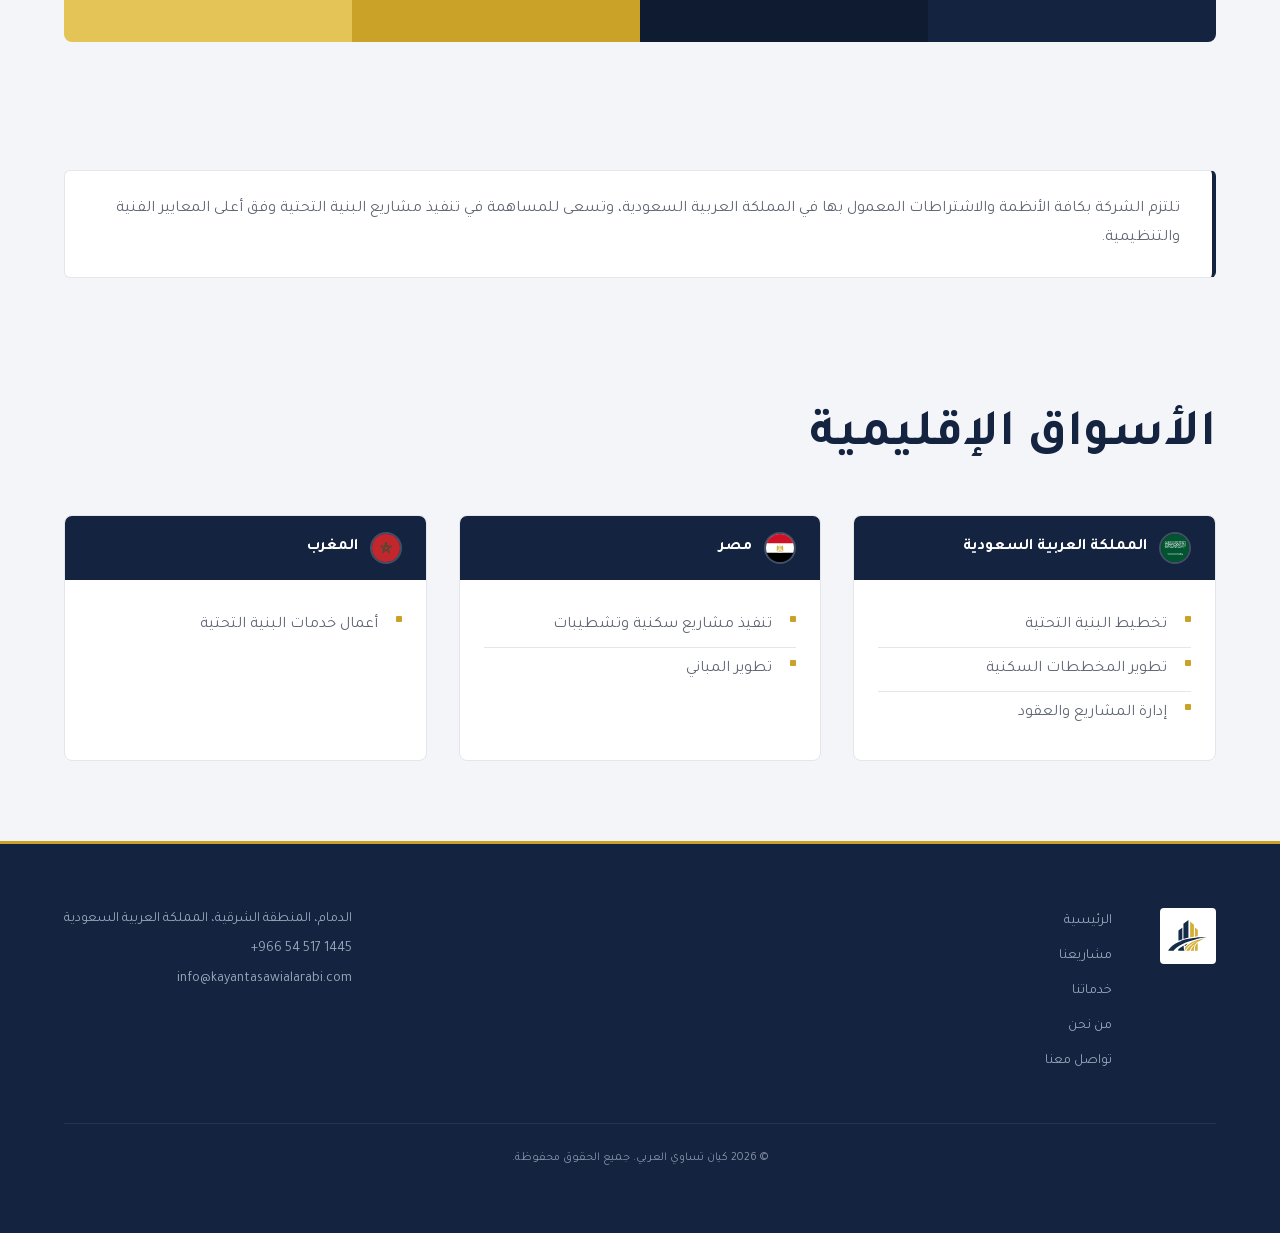
==== commit c91aef94: "update email to info@kayantasawialarabi.com across all pages" ====
--- a/about.html
+++ b/about.html
@@ -336,7 +336,7 @@
           <span class="en">Dammam, Eastern Province, Kingdom of Saudi Arabia</span>
         </p>
         <p><a href="tel:+966545171445" dir="ltr">+966 54 517 1445</a></p>
-        <p><a href="mailto:info@tasawi.sa" dir="ltr">info@tasawi.sa</a></p>
+        <p><a href="mailto:info@kayantasawialarabi.com" dir="ltr">info@kayantasawialarabi.com</a></p>
       </address>
     </div>
 
